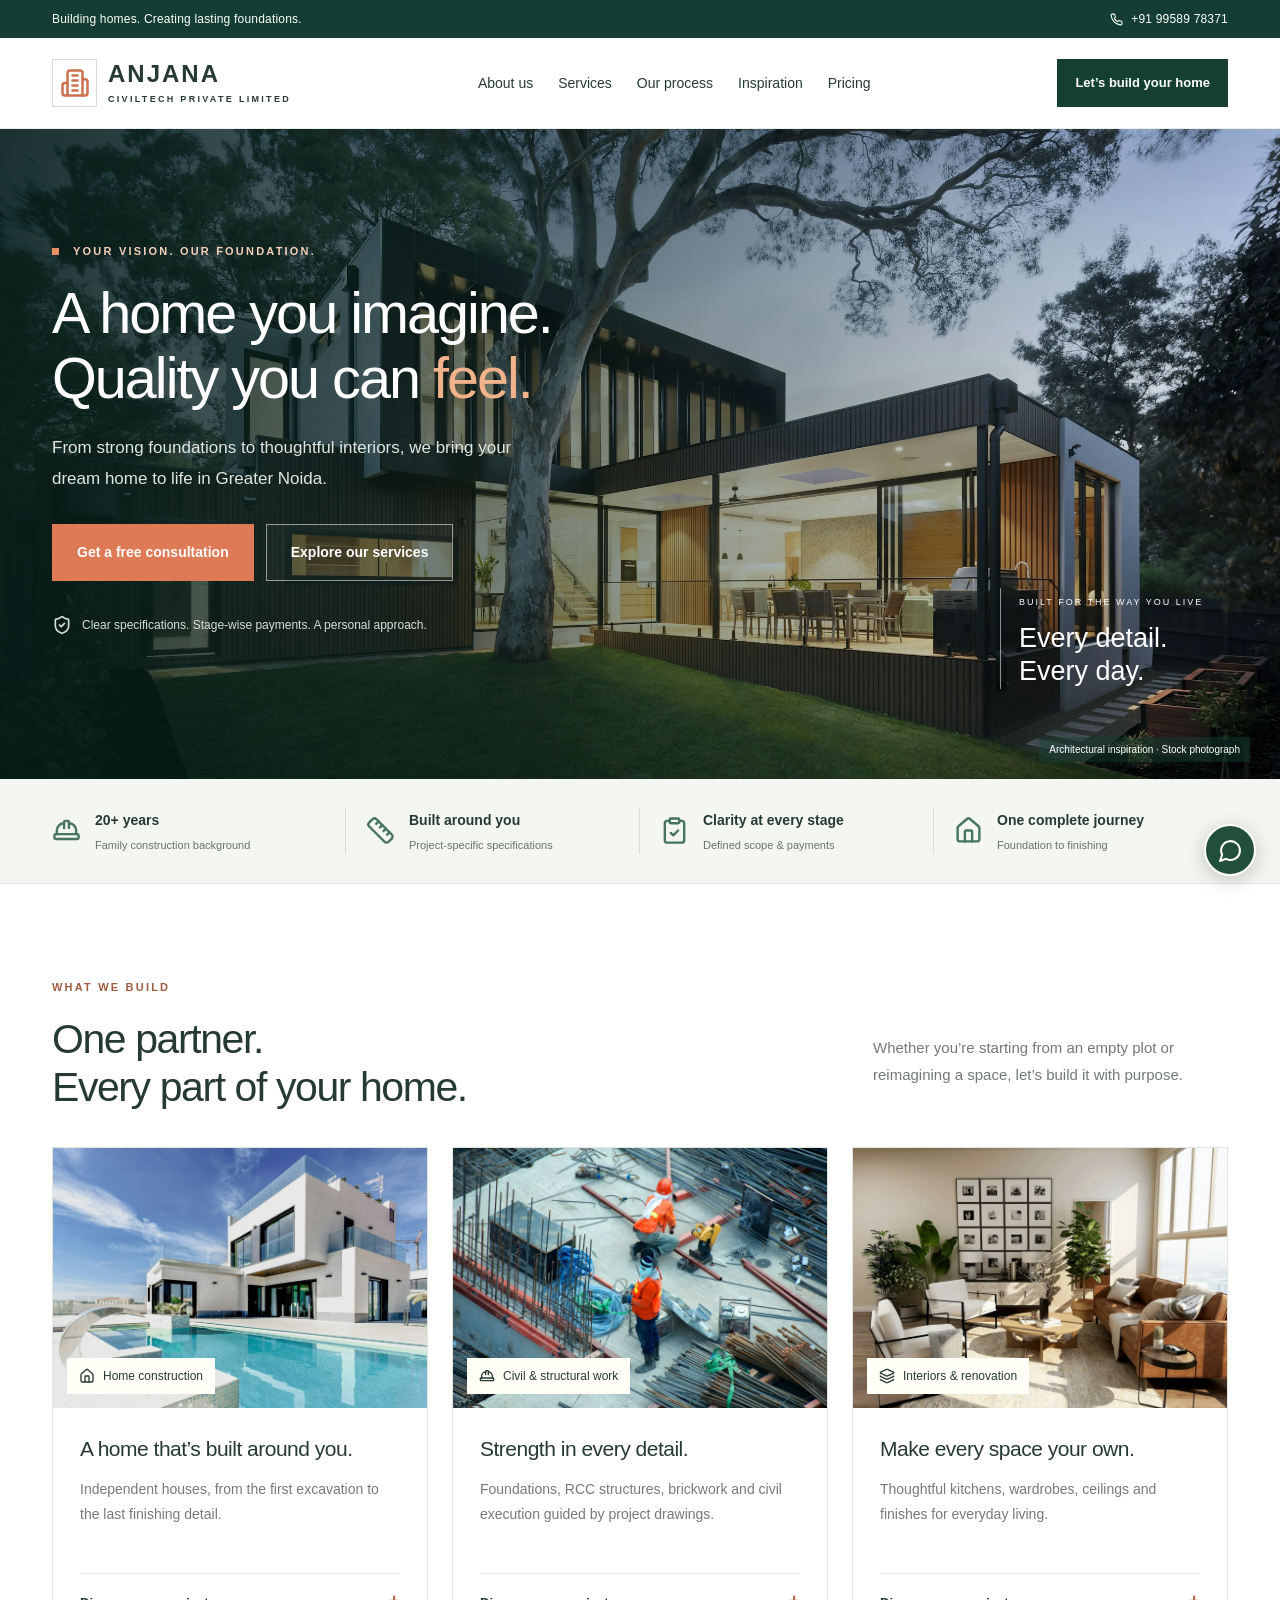
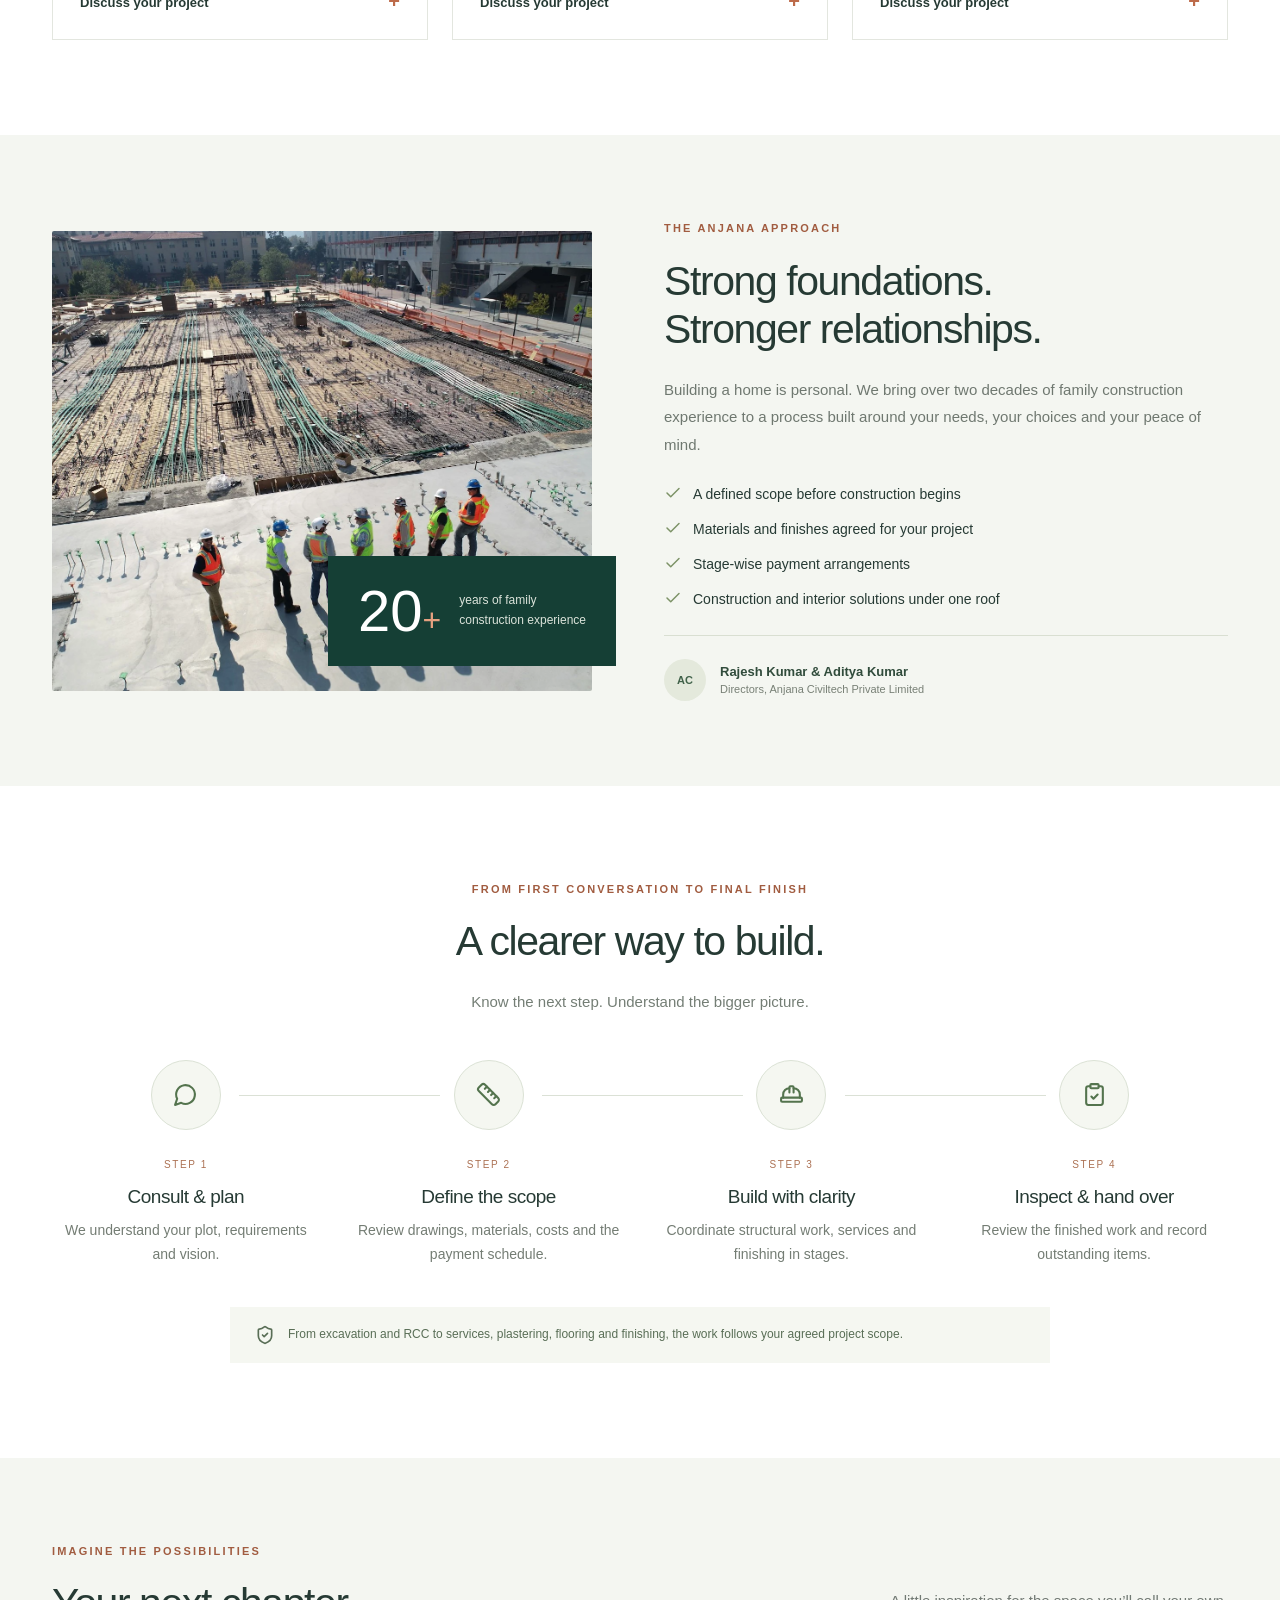
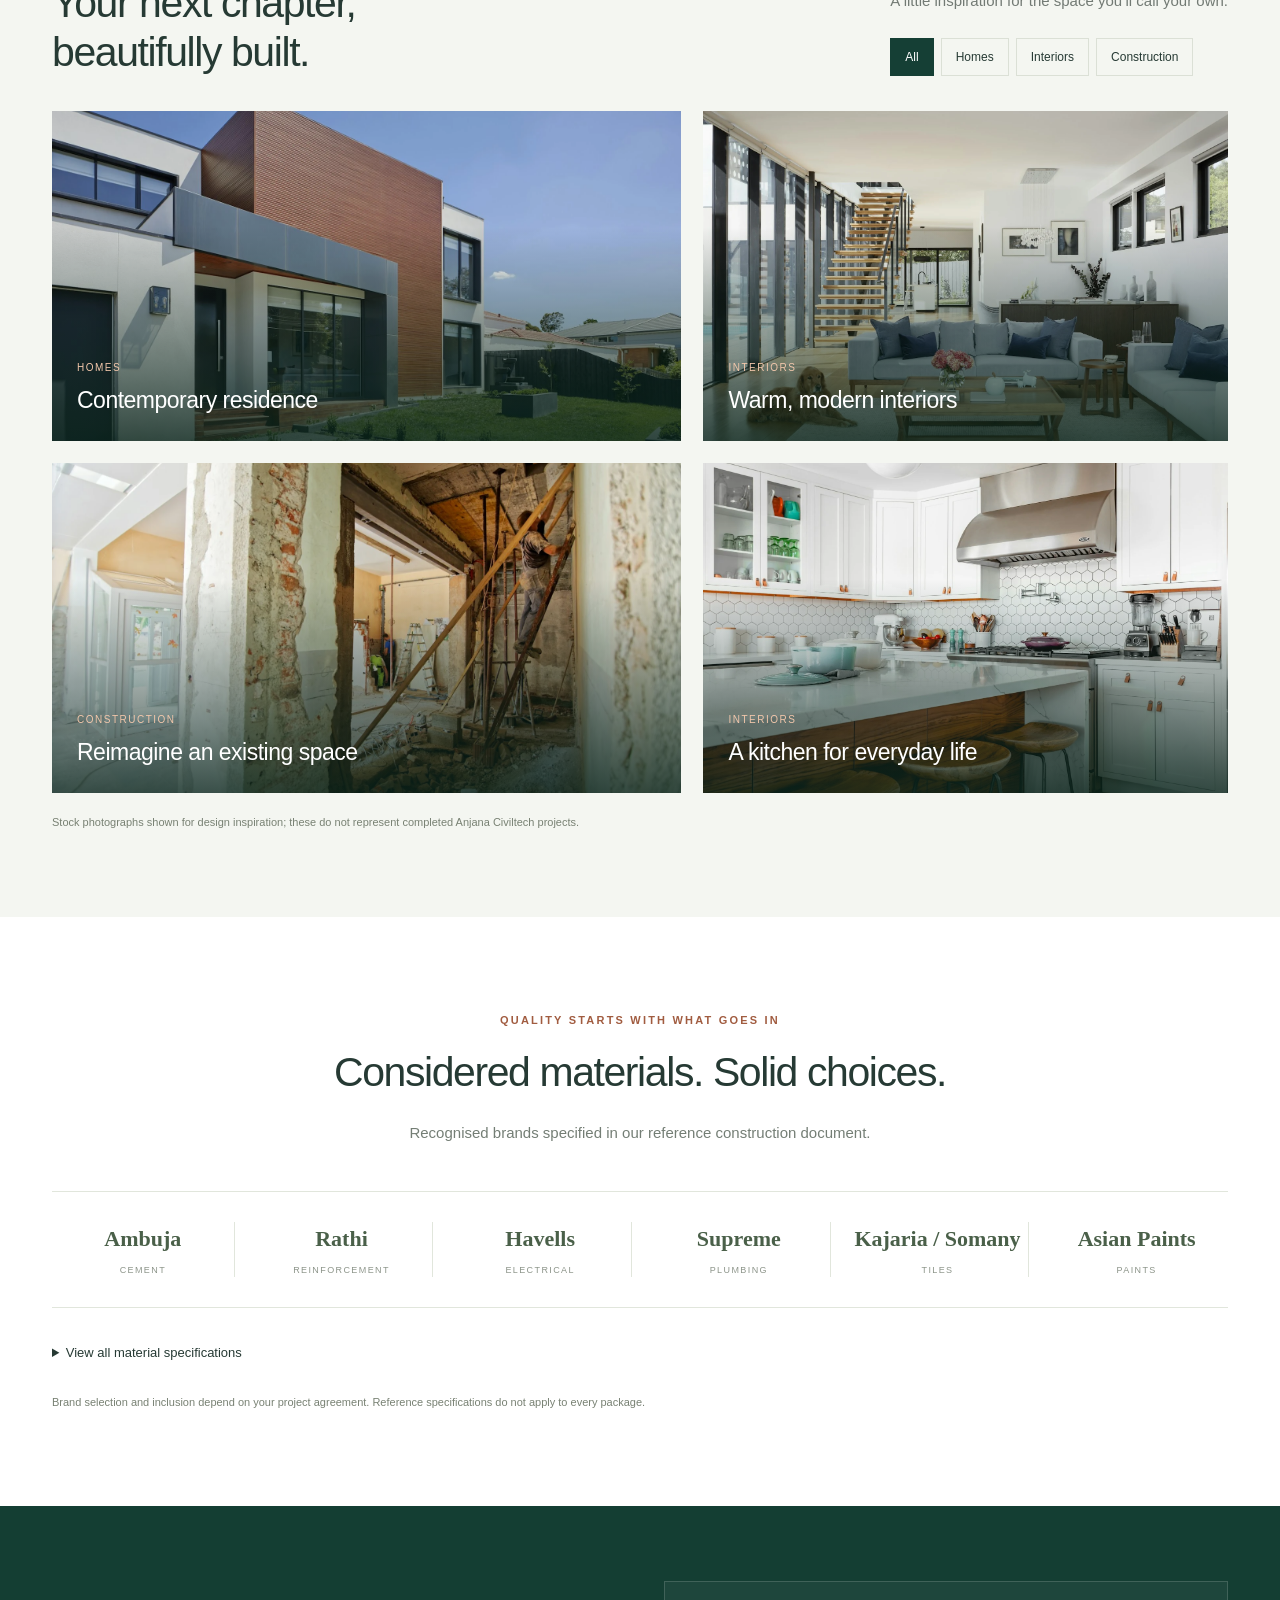
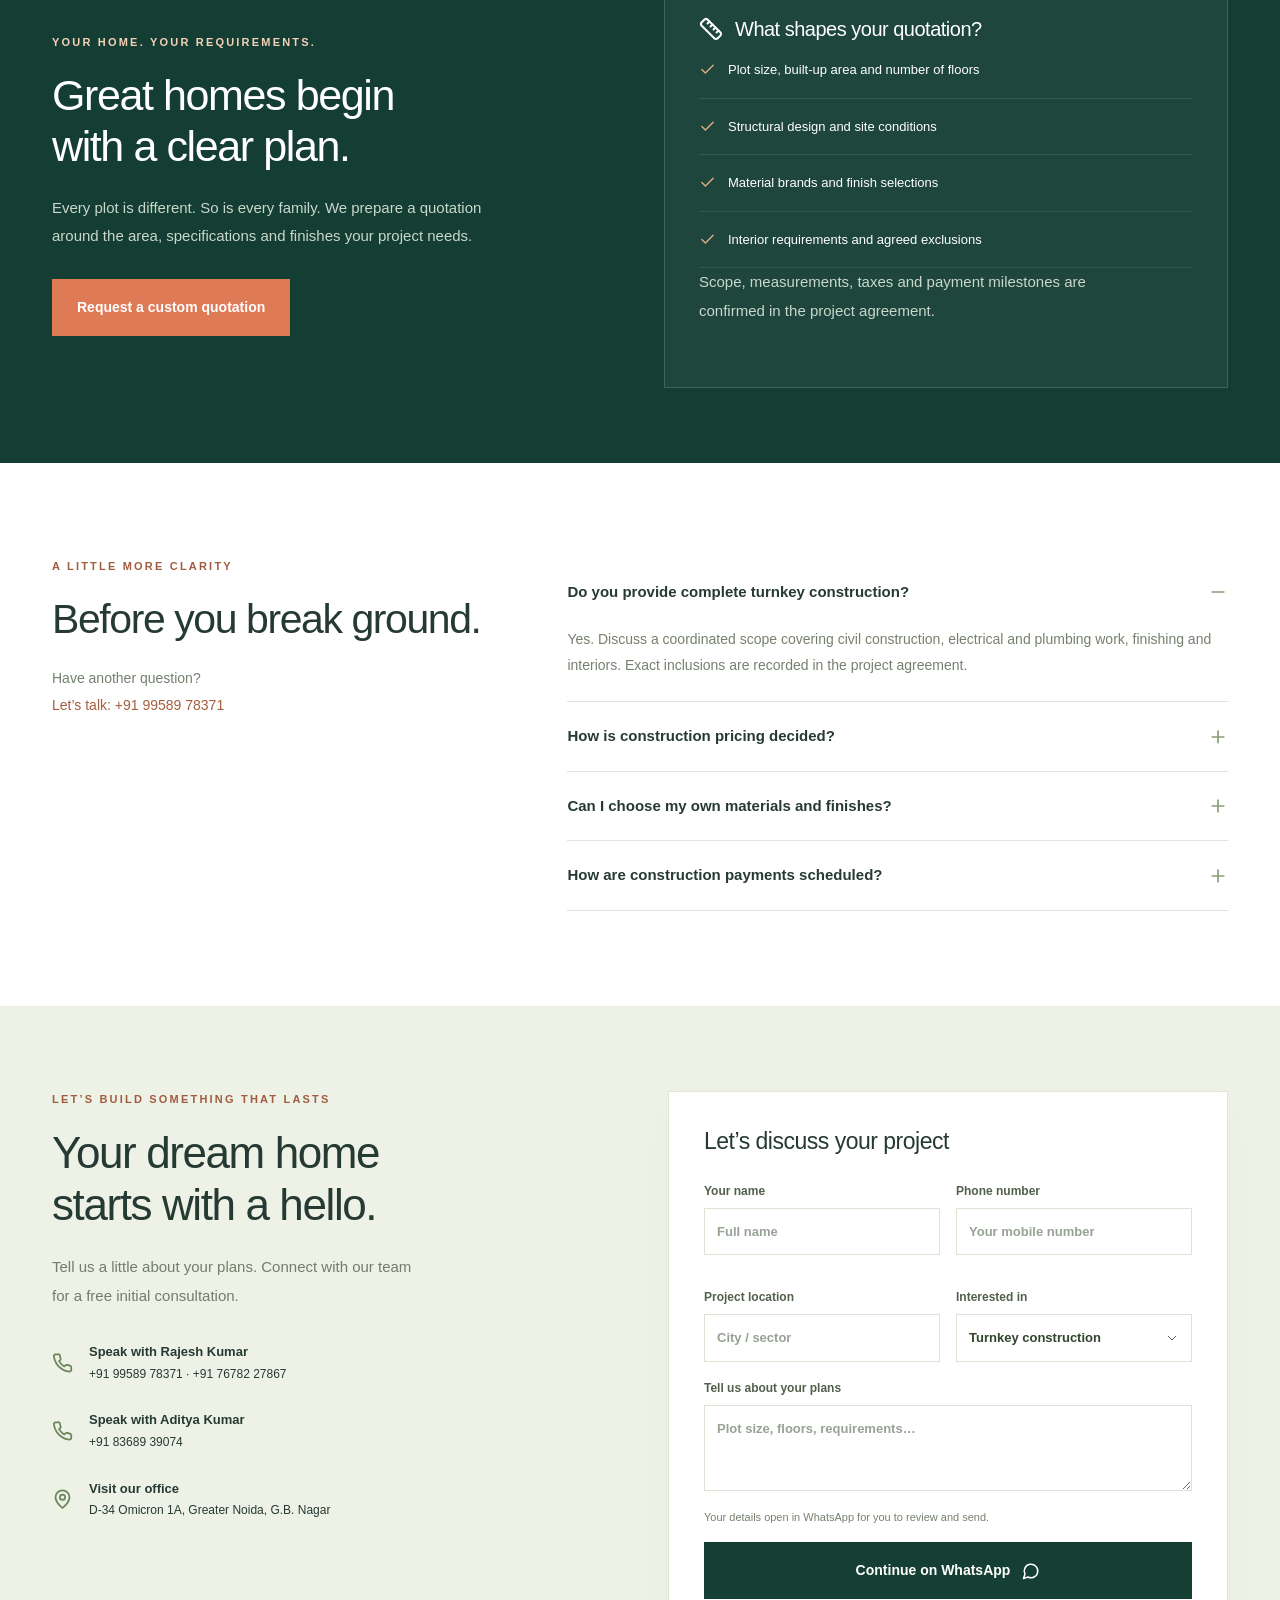
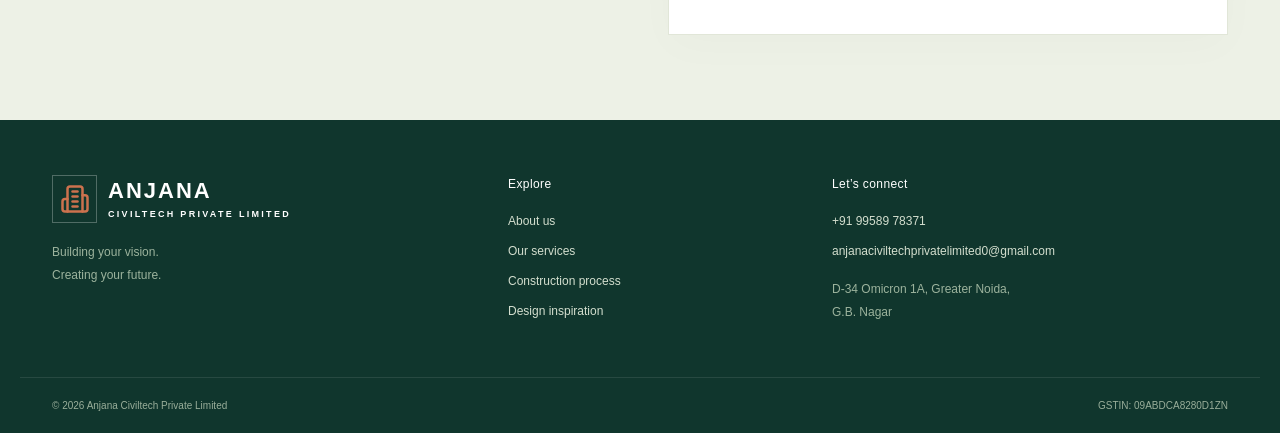
==== index.html @ 7f5c6ba7 "Add files via upload" ====
<!doctype html><html lang="en-IN"><head><meta charset="UTF-8"/><meta name="viewport" content="width=device-width, initial-scale=1.0"/><meta name="description" content="Anjana Civiltech: residential construction, civil engineering and interiors in Greater Noida. Explore our services and request a consultation."/><title>Anjana Civiltech | Build a home. Build a future.</title><meta name="theme-color" content="#153f35"/>  <script type="module" crossorigin src="/assets/index-Di4tLprA.js"></script>
  <link rel="stylesheet" crossorigin href="/assets/index-Bgp8Bojf.css">
</head><body><div id="root"></div></body></html>
---- assets/index-Bgp8Bojf.css ----
/*! tailwindcss v4.3.5 | MIT License | https://tailwindcss.com */@layer properties{@supports (((-webkit-hyphens:none)) and (not (margin-trim:block))) or ((-moz-orient:inline) and (not (color:rgb(from red r g b)))){*,:before,:after,::backdrop{--tw-rotate-x:initial;--tw-rotate-y:initial;--tw-rotate-z:initial;--tw-skew-x:initial;--tw-skew-y:initial;--tw-outline-style:solid;--tw-blur:initial;--tw-brightness:initial;--tw-contrast:initial;--tw-grayscale:initial;--tw-hue-rotate:initial;--tw-invert:initial;--tw-opacity:initial;--tw-saturate:initial;--tw-sepia:initial;--tw-drop-shadow:initial;--tw-drop-shadow-color:initial;--tw-drop-shadow-alpha:100%;--tw-drop-shadow-size:initial}}}@layer theme{:root,:host{--font-sans:-apple-system, BlinkMacSystemFont, "Segoe UI", Roboto, "Helvetica Neue", "Noto Sans", Arial, sans-serif, "Apple Color Emoji", "Segoe UI Emoji", "Segoe UI Symbol", "Noto Color Emoji";--font-mono:ui-monospace, SFMono-Regular, Menlo, Monaco, Consolas, "Liberation Mono", "Courier New", monospace;--spacing:.25rem;--default-transition-duration:.15s;--default-transition-timing-function:cubic-bezier(.4, 0, .2, 1);--default-font-family:var(--font-sans);--default-mono-font-family:var(--font-mono)}}@layer base{*,:after,:before,::backdrop{box-sizing:border-box;border:0 solid;margin:0;padding:0}::file-selector-button{box-sizing:border-box;border:0 solid;margin:0;padding:0}html,:host{-webkit-text-size-adjust:100%;-moz-tab-size:4;tab-size:4;line-height:1.5;font-family:var(--default-font-family,-apple-system, BlinkMacSystemFont, "Segoe UI", Roboto, "Helvetica Neue", "Noto Sans", Arial, sans-serif, "Apple Color Emoji", "Segoe UI Emoji", "Segoe UI Symbol", "Noto Color Emoji");font-feature-settings:var(--default-font-feature-settings,normal);font-variation-settings:var(--default-font-variation-settings,normal);-webkit-tap-highlight-color:transparent}hr{height:0;color:inherit;border-top-width:1px}abbr:where([title]){-webkit-text-decoration:underline dotted;text-decoration:underline dotted}h1,h2,h3,h4,h5,h6{font-size:inherit;font-weight:inherit}a{color:inherit;-webkit-text-decoration:inherit;text-decoration:inherit}b,strong{font-weight:bolder}code,kbd,samp,pre{font-family:var(--default-mono-font-family,ui-monospace, SFMono-Regular, Menlo, Monaco, Consolas, "Liberation Mono", "Courier New", monospace);font-feature-settings:var(--default-mono-font-feature-settings,normal);font-variation-settings:var(--default-mono-font-variation-settings,normal);font-size:1em}small{font-size:80%}sub,sup{vertical-align:baseline;font-size:75%;line-height:0;position:relative}sub{bottom:-.25em}sup{top:-.5em}table{text-indent:0;border-color:inherit;border-collapse:collapse}:-moz-focusring:where(:not(iframe)){outline:auto}progress{vertical-align:baseline}summary{display:list-item}ol,ul,menu{list-style:none}img,svg,video,canvas,audio,iframe,embed,object{vertical-align:middle;display:block}img,video{max-width:100%;height:auto}button,input,select,optgroup,textarea{font:inherit;font-feature-settings:inherit;font-variation-settings:inherit;letter-spacing:inherit;color:inherit;opacity:1;background-color:#0000;border-radius:0}::file-selector-button{font:inherit;font-feature-settings:inherit;font-variation-settings:inherit;letter-spacing:inherit;color:inherit;opacity:1;background-color:#0000;border-radius:0}:where(select:is([multiple],[size])) optgroup{font-weight:bolder}:where(select:is([multiple],[size])) optgroup option{padding-inline-start:20px}::file-selector-button{margin-inline-end:4px}::placeholder{opacity:1}@supports (not ((-webkit-appearance:-apple-pay-button))) or (contain-intrinsic-size:1px){::placeholder{color:currentColor}@supports (color:color-mix(in lab,red,red)){::placeholder{color:color-mix(in oklab,currentcolor 50%,transparent)}}}textarea{resize:vertical}::-webkit-search-decoration{-webkit-appearance:none}::-webkit-date-and-time-value{min-height:1lh;text-align:inherit}::-webkit-datetime-edit{display:inline-flex}::-webkit-datetime-edit-fields-wrapper{padding:0}::-webkit-datetime-edit{padding-block:0}::-webkit-datetime-edit-year-field{padding-block:0}::-webkit-datetime-edit-month-field{padding-block:0}::-webkit-datetime-edit-day-field{padding-block:0}::-webkit-datetime-edit-hour-field{padding-block:0}::-webkit-datetime-edit-minute-field{padding-block:0}::-webkit-datetime-edit-second-field{padding-block:0}::-webkit-datetime-edit-millisecond-field{padding-block:0}::-webkit-datetime-edit-meridiem-field{padding-block:0}::-webkit-calendar-picker-indicator{line-height:1}:-moz-ui-invalid{box-shadow:none}button,input:where([type=button],[type=reset],[type=submit]){-webkit-appearance:button;-moz-appearance:button;appearance:button}::file-selector-button{-webkit-appearance:button;-moz-appearance:button;appearance:button}::-webkit-inner-spin-button{height:auto}::-webkit-outer-spin-button{height:auto}[hidden]:where(:not([hidden=until-found])){display:none!important}}@layer components;@layer utilities{.visible{visibility:visible}.absolute{position:absolute}.fixed{position:fixed}.relative{position:relative}.static{position:static}.z-10{z-index:10}.block{display:block}.flex{display:flex}.grid{display:grid}.hidden{display:none}.inline{display:inline}.inline-block{display:inline-block}.table{display:table}.transform{transform:var(--tw-rotate-x, ) var(--tw-rotate-y, ) var(--tw-rotate-z, ) var(--tw-skew-x, ) var(--tw-skew-y, )}.resize{resize:both}.flex-wrap{flex-wrap:wrap}.items-center{align-items:center}.justify-between{justify-content:space-between}.gap-3{gap:calc(var(--spacing) * 3)}.gap-4{gap:calc(var(--spacing) * 4)}.gap-5{gap:calc(var(--spacing) * 5)}.gap-6{gap:calc(var(--spacing) * 6)}.gap-12{gap:calc(var(--spacing) * 12)}.gap-14{gap:calc(var(--spacing) * 14)}.outline{outline-style:var(--tw-outline-style);outline-width:1px}.blur{--tw-blur:blur(8px);filter:var(--tw-blur, ) var(--tw-brightness, ) var(--tw-contrast, ) var(--tw-grayscale, ) var(--tw-hue-rotate, ) var(--tw-invert, ) var(--tw-saturate, ) var(--tw-sepia, ) var(--tw-drop-shadow, )}.filter\!{filter:var(--tw-blur, ) var(--tw-brightness, ) var(--tw-contrast, ) var(--tw-grayscale, ) var(--tw-hue-rotate, ) var(--tw-invert, ) var(--tw-saturate, ) var(--tw-sepia, ) var(--tw-drop-shadow, )!important}.transition{transition-property:color,background-color,border-color,outline-color,text-decoration-color,fill,stroke,--tw-gradient-from,--tw-gradient-via,--tw-gradient-to,opacity,box-shadow,transform,translate,scale,rotate,filter,-webkit-backdrop-filter,backdrop-filter,display,content-visibility,overlay,pointer-events;transition-timing-function:var(--tw-ease,var(--default-transition-timing-function));transition-duration:var(--tw-duration,var(--default-transition-duration))}@media(min-width:40rem){.sm\:grid-cols-2{grid-template-columns:repeat(2,minmax(0,1fr))}}@media(min-width:48rem){.md\:grid-cols-3{grid-template-columns:repeat(3,minmax(0,1fr))}}@media(min-width:64rem){.lg\:grid-cols-2{grid-template-columns:repeat(2,minmax(0,1fr))}}}:root{color:#263a34;font-synthesis:none;scroll-behavior:smooth;background:#fff;scroll-padding-top:100px;font-family:Arial,Helvetica,sans-serif}*{box-sizing:border-box}body{margin:0}button,a,input,select,textarea{-webkit-tap-highlight-color:transparent}button,a{touch-action:manipulation}button{cursor:pointer}a{color:inherit;text-decoration:none}img{object-fit:cover;width:100%;height:100%}button,input,select,textarea{font:inherit}button:focus-visible,a:focus-visible{outline-offset:5px;outline:3px solid #e77e59}.shell{max-width:1240px;margin:auto;padding-left:32px;padding-right:32px}.topbar{color:#fff;letter-spacing:.2px;background:#143e33;padding:10px 0;font-size:12px}.topbar a{align-items:center;gap:8px;display:flex}header{z-index:50;background:#fff;border-bottom:1px solid #eceeea;position:sticky;top:0}header>.shell{height:90px}.brand{letter-spacing:2px;align-items:center;gap:11px;font-size:24px;font-weight:800;line-height:1.1;display:flex}.logo{color:#cc724e;border:1px solid #d6dcd5;place-items:center;width:45px;height:48px;display:grid}.brand-sub{letter-spacing:2.3px;margin-top:7px;font-size:9px;display:block}.desktop-nav{gap:25px;font-size:14px;display:flex}.desktop-nav a:hover{color:#c66443}.btn{color:#fff;background:#163f34;border:1px solid #0000;justify-content:center;align-items:center;gap:12px;padding:17px 24px;font-size:14px;font-weight:600;transition:background .2s;display:inline-flex}.btn:hover{background:#245e4e}.btn.small{padding:13px 17px;font-size:13px}.btn.coral{background:#df7a56}.btn.coral:hover{background:#c96542}.btn.glass{background:#ffffff08;border-color:#fff8}.mobile-menu,.mobile-nav{display:none}.hero{color:#fff;align-items:center;min-height:650px;display:flex;position:relative;overflow:hidden}.hero-image{background:url(/assets/hero-home.webp) 50% 56%/cover;position:absolute;top:0;right:0;bottom:0;left:0}.hero-shade{background:linear-gradient(90deg,#071f19e0,#071f1978 48%,#071f1908);position:absolute;top:0;right:0;bottom:0;left:0}.hero>.shell{width:100%;padding-top:65px;padding-bottom:95px}.hero-copy{max-width:720px}.eyebrow{letter-spacing:2.2px;color:#a15c40;margin-bottom:20px;font-size:11px;font-weight:700;display:block}.eyebrow.light{color:#f6d0b9}.eyebrow span{background:#e99067;width:7px;height:7px;margin-right:9px;display:inline-block}.hero h1{letter-spacing:-2px;margin:22px 0;font-size:clamp(42px,4.5vw,64px);font-weight:500;line-height:1.12}.hero h1 em{color:#f2b38c;font-style:normal}.hero-copy>p{color:#e1e6e1;max-width:475px;margin:23px 0 30px;font-size:17px;line-height:1.8}.hero-proof{color:#d7dfd9;align-items:center;gap:10px;margin-top:34px;font-size:12px;display:flex}.hero-caption{color:#fff;background:#143e3377;padding:5px 10px;font-size:10px;position:absolute;bottom:17px;right:30px}.hero-label{border-left:1px solid #fff8;padding-left:18px;position:absolute;bottom:90px;right:6%}.hero-label>span{letter-spacing:2px;font-size:9px}.hero-label strong{margin-top:10px;font-size:27px;font-weight:400;line-height:1.25;display:block}.trust-strip{background:#f4f6f1;border-bottom:1px solid #e3e8df}.trust-grid{grid-template-columns:repeat(4,1fr);padding-top:29px;padding-bottom:29px;display:grid}.trust-item{border-right:1px solid #d9dfd5;align-items:center;gap:14px;padding:0 20px;display:flex}.trust-item:first-child{padding-left:0}.trust-item:last-child{border:0}.trust-item>svg{color:#47755d;flex-shrink:0}.trust-item strong{font-size:14px}.trust-item p{color:#69736b;margin-top:5px;font-size:11px}.section{padding-top:95px;padding-bottom:95px}h2{letter-spacing:-1.4px;margin:0 0 22px;font-size:clamp(30px,3.2vw,43px);font-weight:500;line-height:1.18}h3{letter-spacing:-.5px;font-size:21px;font-weight:500;line-height:1.3}.section-heading{justify-content:space-between;align-items:end;gap:40px;margin-bottom:35px;display:flex}.section-heading>p,.section-heading>div>p{color:#727a74;max-width:355px;margin-bottom:24px;font-size:15px;line-height:1.8}.section-heading h2{margin-bottom:0}.service-card{border:1px solid #e3e6df}.service-image{height:260px;position:relative;overflow:hidden}.service-image img{transition:transform .6s}.service-card:hover img{transform:scale(1.04)}.image-tag{background:#fffef7;align-items:center;gap:8px;padding:9px 12px;font-size:12px;display:flex;position:absolute;bottom:14px;left:14px}.service-body{padding:27px}.service-body p{color:#747c75;min-height:76px;margin:15px 0 20px;font-size:14px;line-height:1.8}.service-body a{border-top:1px solid #e6e9e0;justify-content:space-between;padding-top:19px;font-size:13px;font-weight:600;display:flex}.link-plus{color:#bd6b4a;font-size:20px;line-height:16px}.about-section{background:#f4f6f1;padding:85px 0}.about-visual{height:460px;padding-right:24px;position:relative}.about-visual>img{border-radius:2px}.experience{color:#fff;background:#153f35;align-items:center;gap:18px;padding:26px 30px;display:flex;position:absolute;bottom:25px;right:0}.experience strong{font-size:58px;font-weight:400;line-height:1}.experience strong span{color:#e5a180;font-size:32px}.experience p{color:#dbe3da;font-size:12px;line-height:1.6}.body-copy{color:#6f7870;font-size:15px;line-height:1.85}.check-list{margin:25px 0}.check-list>div{gap:11px;margin:14px 0;font-size:14px;display:flex}.check-list svg{color:#7d9367;flex-shrink:0}.directors{color:#788076;border-top:1px solid #d9dfd2;align-items:center;gap:14px;padding-top:23px;font-size:11px;display:flex}.directors strong{color:#314c3c;font-size:13px}.mini-mark{color:#41624a;background:#e4e9dc;border-radius:50%;place-items:center;width:42px;height:42px;font-weight:700;display:grid}.center-heading{text-align:center;max-width:650px;margin:0 auto 45px}.center-heading p{color:#747e75;font-size:15px;line-height:1.8}.process-grid{grid-template-columns:repeat(4,1fr);gap:35px;display:grid}.process-step{text-align:center;position:relative}.process-step:not(:last-child):after{content:"";background:#dbe1d6;width:75%;height:1px;position:absolute;top:35px;left:70%}.step-icon{color:#54744e;background:#f5f7f1;border:1px solid #dbe2d5;border-radius:50%;place-items:center;width:70px;height:70px;margin:auto auto 21px;display:grid}.step-count{letter-spacing:1.6px;color:#ac7254;font-size:10px}.process-step h3{margin:10px 0;font-size:19px}.process-step p{color:#747d74;font-size:14px;line-height:1.7}.process-note{color:#596e56;background:#f5f7f1;align-items:center;gap:13px;max-width:820px;margin:40px auto 0;padding:18px 25px;font-size:12px;line-height:1.6;display:flex}.process-note svg{flex-shrink:0}.inspiration-section{background:#f4f6f1;padding:85px 0}.tabs{flex-wrap:wrap;gap:7px;display:flex}.tabs button{background:0 0;border:1px solid #dbe0d6;padding:9px 14px;font-size:12px}.tabs button.active{color:#fff;background:#153f35;border-color:#153f35}.gallery{grid-template-columns:1.2fr 1fr;gap:22px;display:grid}.gallery figure{height:330px;position:relative;overflow:hidden}.gallery figure:after{content:"";background:linear-gradient(#0000,#0a251ccc);position:absolute;top:35%;right:0;bottom:0;left:0}.gallery figure img{transition:transform .6s}.gallery figure:hover img{transform:scale(1.03)}.gallery figcaption{z-index:1;color:#fff;position:absolute;bottom:25px;left:25px}.gallery figcaption span{letter-spacing:1.5px;text-transform:uppercase;color:#f2c7ab;font-size:10px}.gallery h3{margin-top:8px;font-size:23px}.image-disclaimer{color:#788173;margin-top:20px;font-size:11px;line-height:1.7}.brand-grid{border-top:1px solid #e1e6dc;border-bottom:1px solid #e1e6dc;grid-template-columns:repeat(6,1fr);gap:16px;padding:30px 0;display:grid}.brand-grid>div{text-align:center;border-right:1px solid #e1e6dc}.brand-grid>div:last-child{border:0}.brand-grid strong{color:#4a6049;font-family:Georgia,serif;font-size:22px;font-weight:700;display:block}.brand-grid span{letter-spacing:1.4px;color:#8c9489;margin-top:9px;font-size:9px;display:block}.materials details{margin-top:25px;font-size:13px}.materials summary{cursor:pointer;padding:10px 0}.material-details{grid-template-columns:repeat(3,1fr);gap:20px;margin-top:15px;display:grid}.material-details p{background:#f4f6f1;flex-direction:column;gap:7px;padding:18px;display:flex}.pricing-section{color:#fff;background:#143e33;padding:75px 0}.pricing-section h2{font-size:43px}.pricing-section .shell>div>p{color:#cad7cb;max-width:440px;margin:0 0 28px;font-size:15px;line-height:1.9}.scope-card{background:#ffffff0b;border:1px solid #ffffff26;padding:34px}.scope-card h3{font-size:20px}.scope-row{border-bottom:1px solid #ffffff1a;align-items:center;gap:12px;padding:18px 0;font-size:13px;display:flex}.scope-row svg{color:#deac82;flex-shrink:0}.scope-card>p{color:#b9ccb9;margin-top:20px;font-size:11px;line-height:1.8}.faq-section{grid-template-columns:.8fr 1.2fr;gap:75px;display:grid}.faq-section>div>p{color:#748070;font-size:14px;line-height:1.9}.faq-section a{color:#a55e3d}.faq{border-bottom:1px solid #dfe5d8}.faq button{text-align:left;justify-content:space-between;align-items:center;gap:20px;width:100%;padding:23px 0;font-size:15px;font-weight:600;display:flex}.faq svg{color:#8a9c76;flex-shrink:0}.faq>p{color:#75806f;padding-bottom:23px;font-size:14px;line-height:1.85}.contact-section{background:#edf1e6;padding:85px 0}.contact-section h2{font-size:44px}.contact-section .shell>div>p{color:#727d6c;max-width:380px;font-size:15px;line-height:1.9}.contact-lines{margin-top:30px}.contact-lines>a{align-items:center;gap:16px;margin-top:23px;font-size:12px;line-height:1.8;display:flex}.contact-lines svg{color:#6b845a;flex-shrink:0;width:21px}.contact-lines strong{font-size:13px}.contact-section form{background:#fff;border:1px solid #e1e6d8;padding:35px;box-shadow:0 12px 40px #30492d05}.contact-section form h3{margin-bottom:25px;font-size:23px}label{color:#53604c;font-size:12px;font-weight:600;display:block}input,select,textarea{color:#31452d;background:#fff;border:1px solid #dce2d4;border-radius:0;width:100%;margin:8px 0 17px;padding:13px 12px;font-size:13px;display:block}input:focus,select:focus,textarea:focus{outline-offset:1px;outline:2px solid #6b8c5f}textarea{resize:vertical}select{-webkit-appearance:none;-moz-appearance:none;appearance:none;background-image:url("data:image/svg+xml,%3Csvg xmlns='http://www.w3.org/2000/svg' width='18' height='18'%3E%3Cpath d='m5 7 4 4 4-4' fill='none' stroke='%2353654c'/%3E%3C/svg%3E");background-position:right 10px center;background-repeat:no-repeat;padding-right:30px}.form-note,.form-status{color:#77816d;margin:0 0 15px;font-size:11px;line-height:1.7}.form-status{color:#1b643f;margin-top:15px}.contact-section form .btn{width:100%}footer{color:#d3dece;background:#10362d;padding:55px 0 0}.footer-grid{grid-template-columns:1.2fr .8fr 1.2fr;gap:60px;display:grid}footer .brand{color:#fff;font-size:22px}footer .logo{border-color:#fff4}footer p{color:#9cb39d;margin-top:18px;font-size:12px;line-height:1.9}footer h4{color:#fff;letter-spacing:.4px;margin:0 0 19px;font-size:12px}footer .footer-grid>div>a:not(.brand){margin:12px 0;font-size:12px;display:block}.email{overflow-wrap:anywhere}.footer-bottom{color:#99ae9a;border-top:1px solid #ffffff18;justify-content:space-between;gap:20px;margin-top:45px;padding-top:20px;padding-bottom:20px;font-size:10px;display:flex}.floating-wa{z-index:40;color:#fff;background:#214f3c;border:2px solid #fff;border-radius:50%;place-items:center;width:52px;height:52px;display:grid;position:fixed;bottom:24px;right:24px;box-shadow:0 4px 20px #0003}@media(min-width:1500px){.hero{min-height:710px}}@media(max-width:1100px){.desktop-nav{gap:15px;font-size:12px}.desktop-cta{display:none}.trust-item{padding:0 12px}.trust-item strong{font-size:12px}.hero-label{display:none}.brand-grid{grid-template-columns:repeat(3,1fr);row-gap:25px}.brand-grid>div:nth-child(3){border:0}}@media(max-width:767px){.shell{padding-left:22px;padding-right:22px}.topbar{font-size:10px}.topbar .shell>span{max-width:180px}.desktop-nav{display:none}.mobile-menu{display:block}header>.shell{height:76px}.brand{font-size:21px}.brand-sub{font-size:8px}.mobile-nav{border-top:1px solid #eee;flex-direction:column;gap:18px;padding:15px 25px;font-size:14px;display:flex}.hero{min-height:610px}.hero>.shell{padding-top:50px;padding-bottom:65px}.hero h1{letter-spacing:-1.6px;font-size:43px}.hero-copy>p{max-width:350px;font-size:15px}.hero-shade{background:linear-gradient(90deg,#0b2d23e8,#0b2d2370)}.hero-image{background-position:60%}.hero-proof{max-width:330px;font-size:10px;line-height:1.7}.hero-caption{font-size:8px;right:15px}.trust-grid{grid-template-columns:1fr 1fr;gap:24px 10px;padding-top:25px;padding-bottom:25px}.trust-item{border:0;gap:10px;padding:0!important}.trust-item svg{width:23px}.trust-item strong{font-size:12px}.trust-item p{font-size:9px}.section{padding-top:65px;padding-bottom:65px}.section-heading{display:block}.section-heading>p,.section-heading>div>p{max-width:100%;margin-top:20px}.service-image{height:280px}.service-body p{min-height:auto}.about-section,.inspiration-section,.contact-section{padding:65px 0}.about-visual{height:370px}.experience{padding:20px}.process-grid{grid-template-columns:1fr 1fr;gap:32px 22px}.process-step:after{display:none}.process-step h3{font-size:17px}.process-step p{font-size:12px}.gallery{grid-template-columns:1fr}.gallery figure{height:300px}.tabs{margin:20px 0 0}.brand-grid strong{font-size:18px}.brand-grid span{font-size:8px}.material-details{grid-template-columns:1fr 1fr}.pricing-section h2,.contact-section h2{font-size:36px}.scope-card{padding:25px}.faq-section{grid-template-columns:1fr;gap:25px}.contact-section form{padding:25px}.footer-grid{grid-template-columns:1fr 1fr;gap:30px}.footer-grid>div:first-child{grid-column:1/-1}.footer-bottom{flex-direction:column;gap:8px;font-size:9px}.floating-wa{width:46px;height:46px;bottom:15px;right:15px}}@media(prefers-reduced-motion:reduce){:root{scroll-behavior:auto}*{transition:none!important}}@property --tw-rotate-x{syntax:"*";inherits:false}@property --tw-rotate-y{syntax:"*";inherits:false}@property --tw-rotate-z{syntax:"*";inherits:false}@property --tw-skew-x{syntax:"*";inherits:false}@property --tw-skew-y{syntax:"*";inherits:false}@property --tw-outline-style{syntax:"*";inherits:false;initial-value:solid}@property --tw-blur{syntax:"*";inherits:false}@property --tw-brightness{syntax:"*";inherits:false}@property --tw-contrast{syntax:"*";inherits:false}@property --tw-grayscale{syntax:"*";inherits:false}@property --tw-hue-rotate{syntax:"*";inherits:false}@property --tw-invert{syntax:"*";inherits:false}@property --tw-opacity{syntax:"*";inherits:false}@property --tw-saturate{syntax:"*";inherits:false}@property --tw-sepia{syntax:"*";inherits:false}@property --tw-drop-shadow{syntax:"*";inherits:false}@property --tw-drop-shadow-color{syntax:"*";inherits:false}@property --tw-drop-shadow-alpha{syntax:"<percentage>";inherits:false;initial-value:100%}@property --tw-drop-shadow-size{syntax:"*";inherits:false}
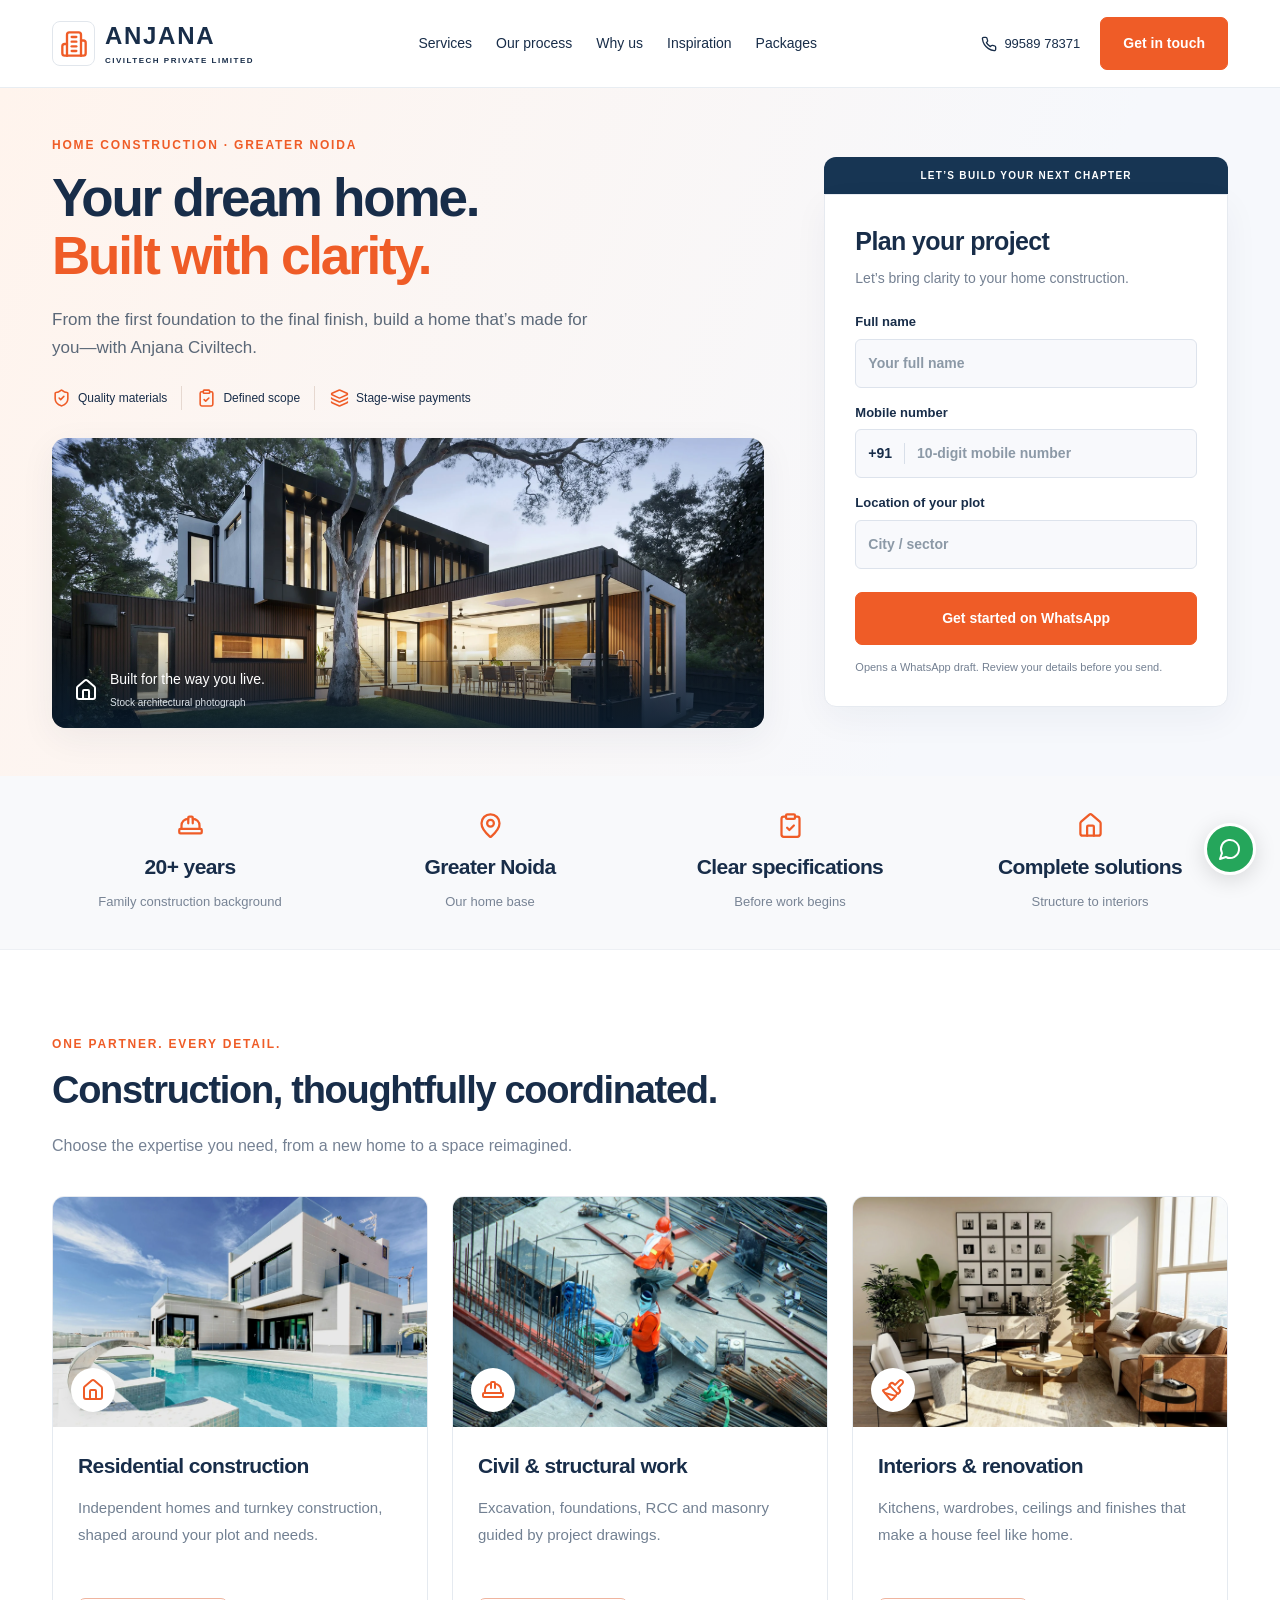
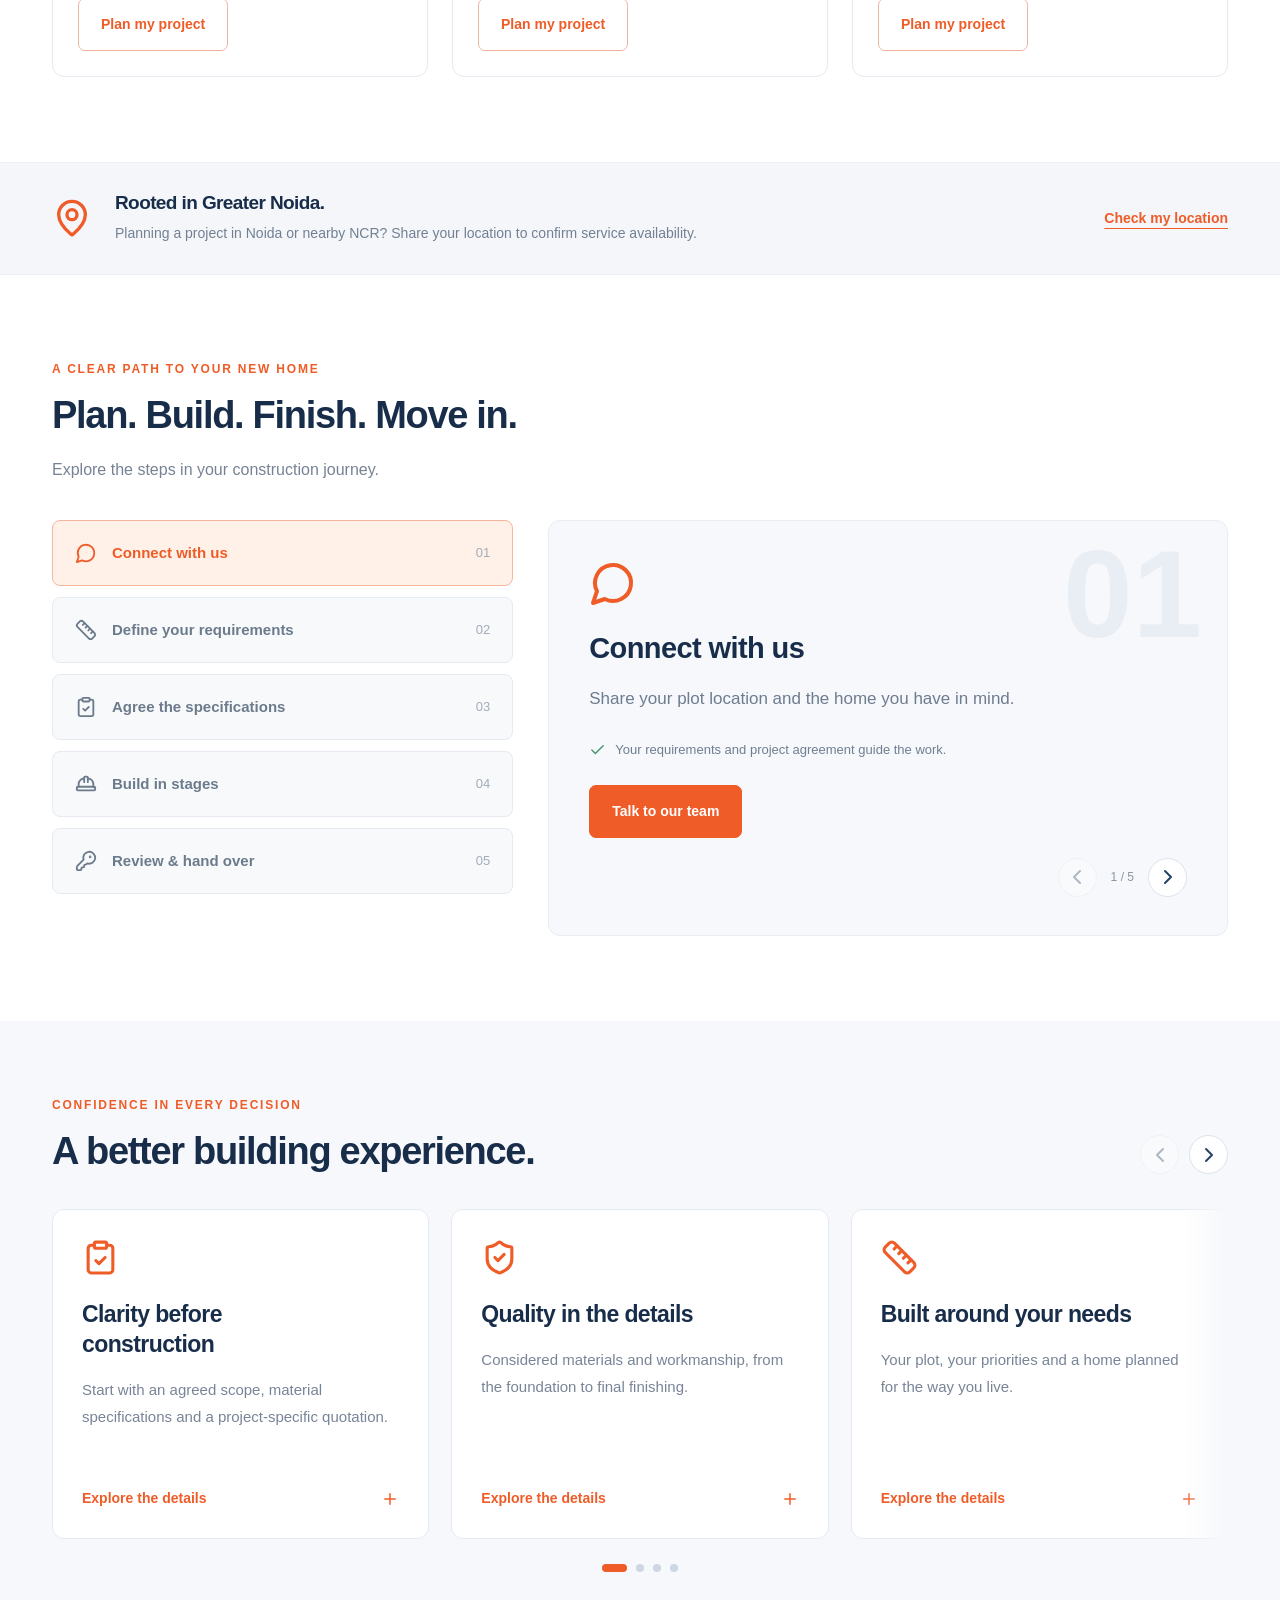
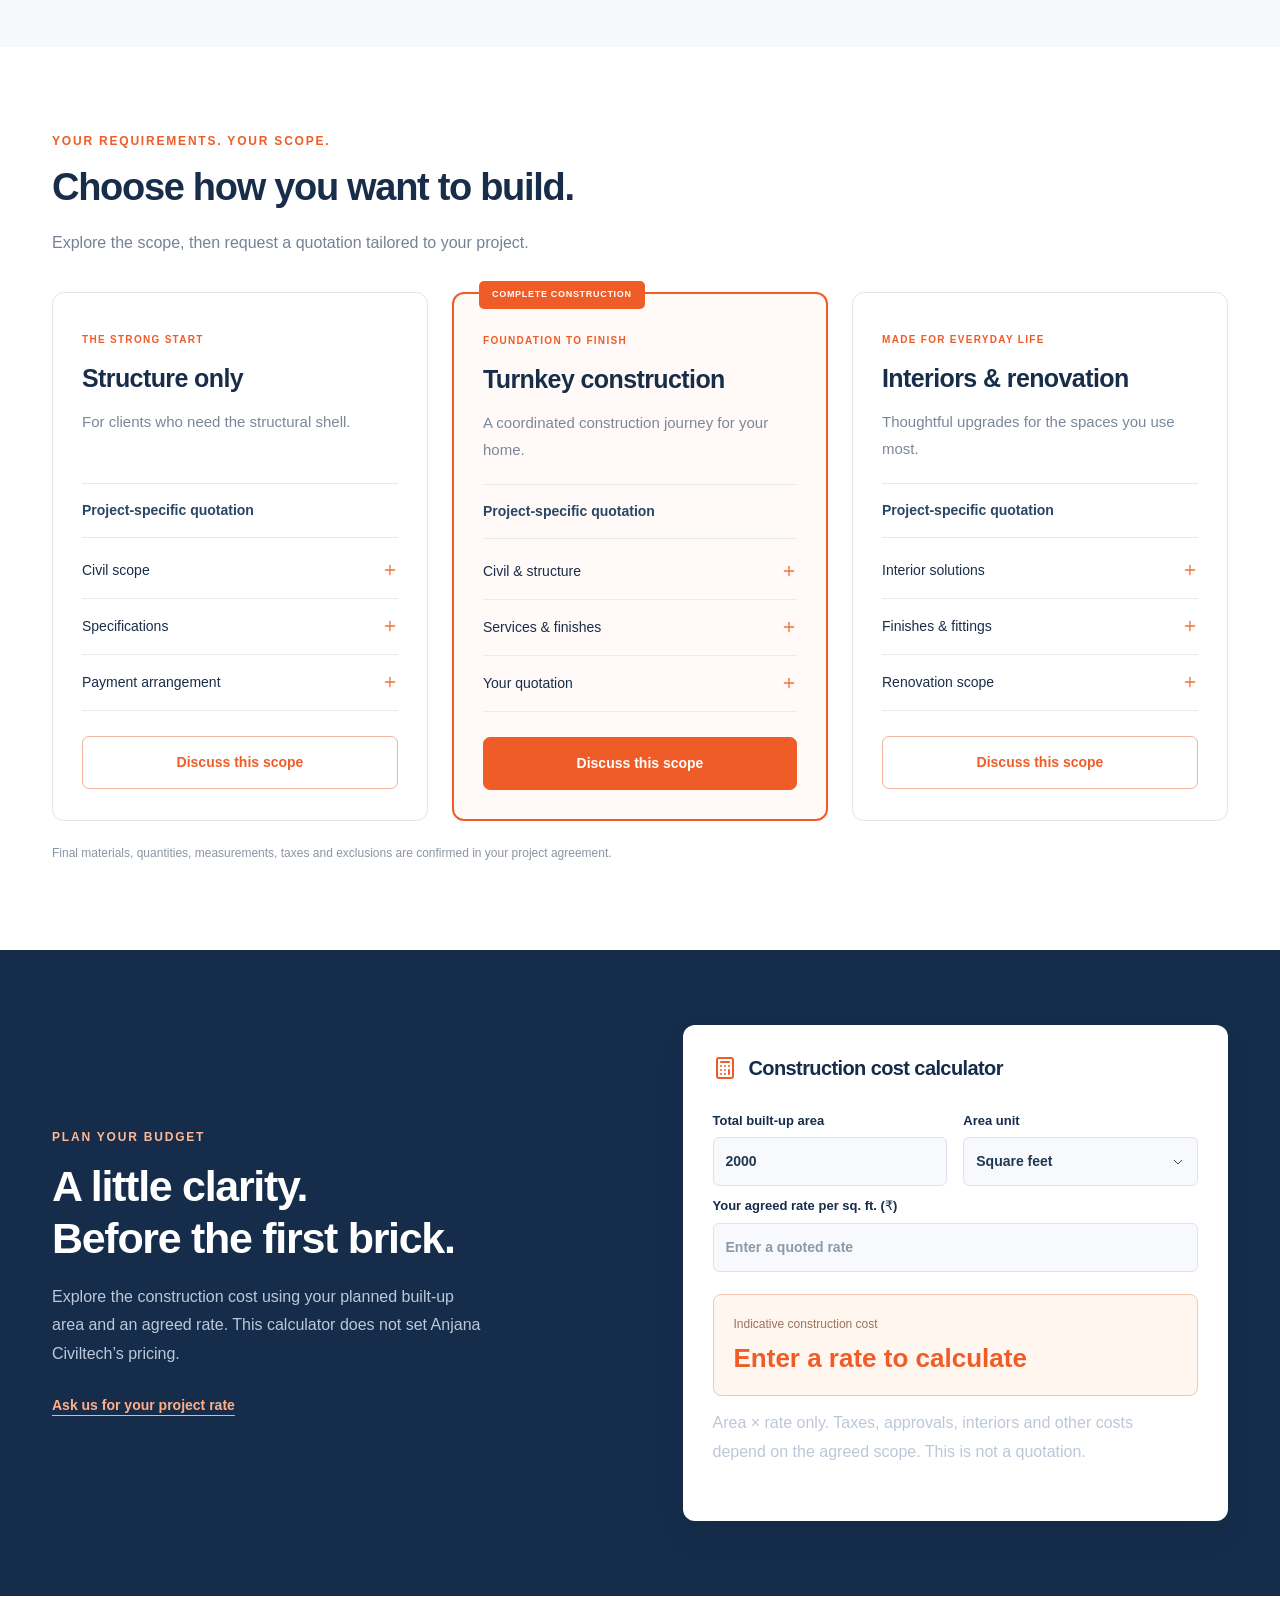
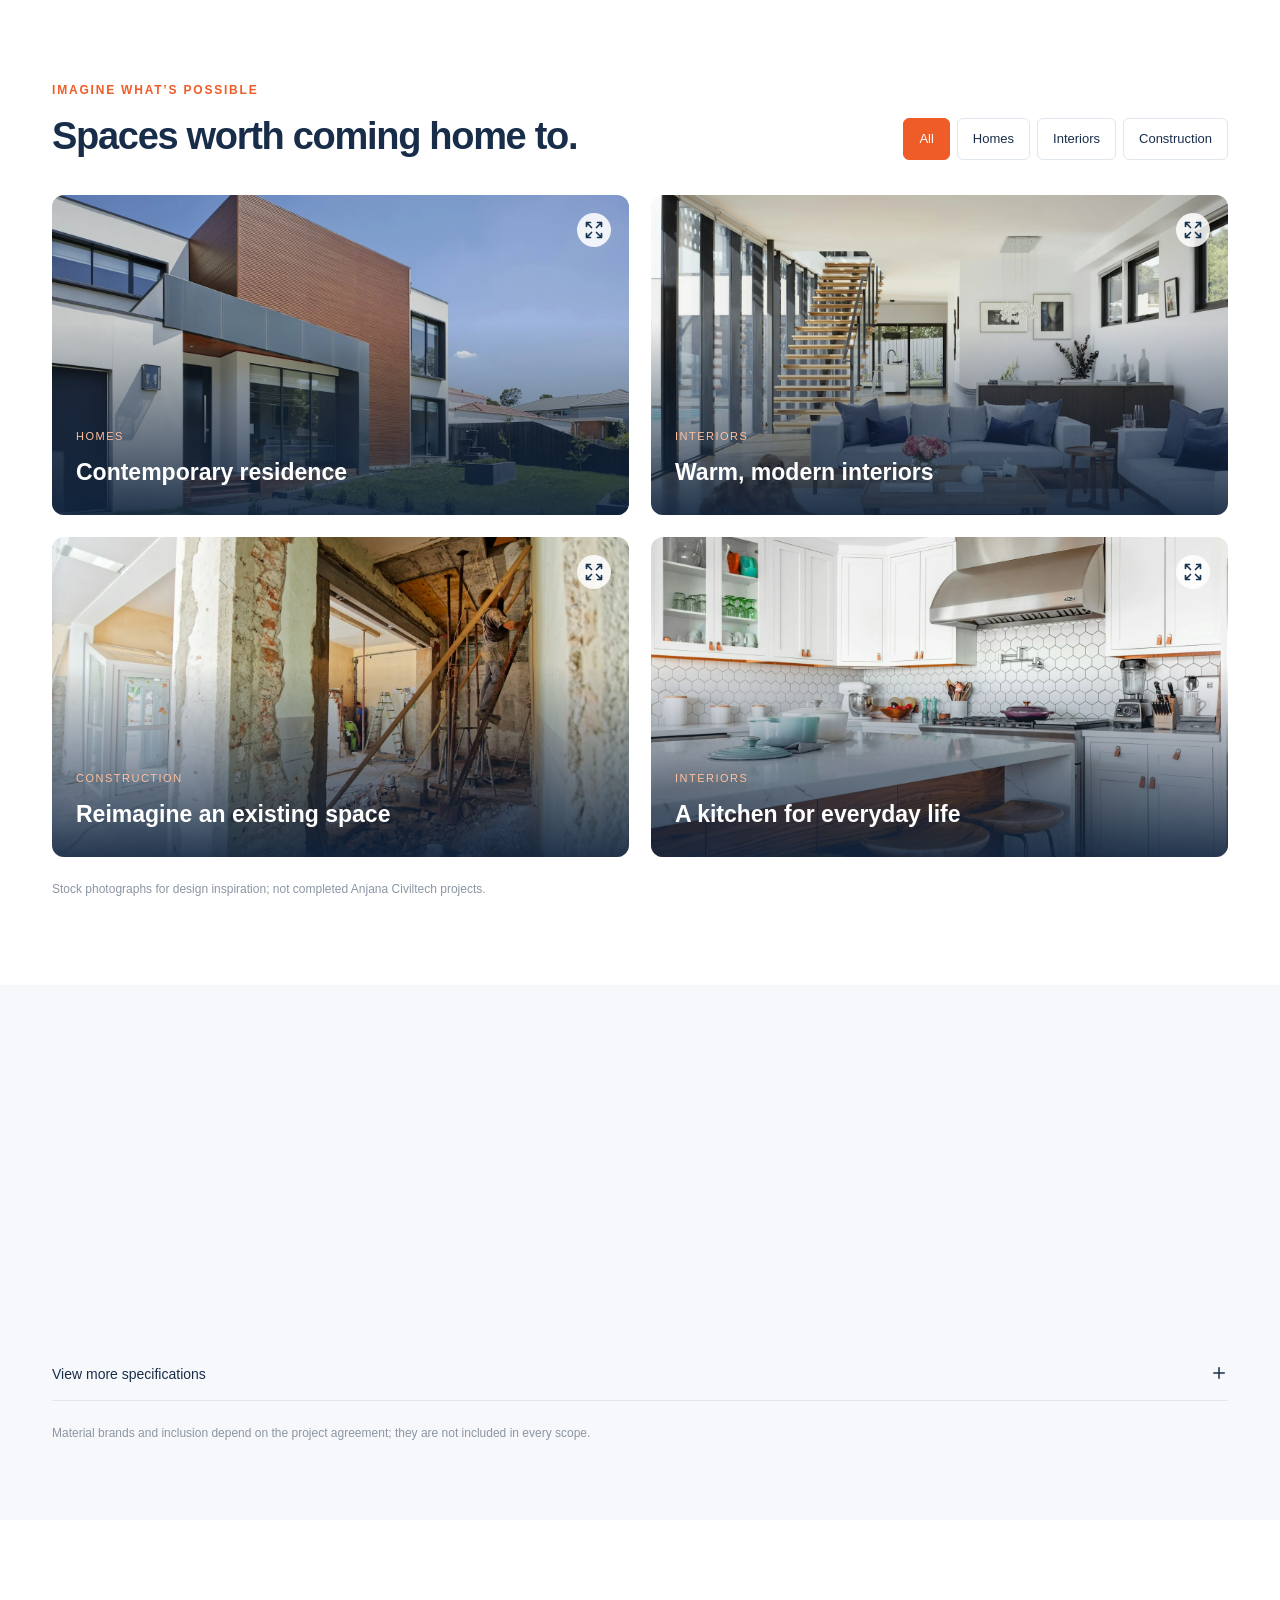
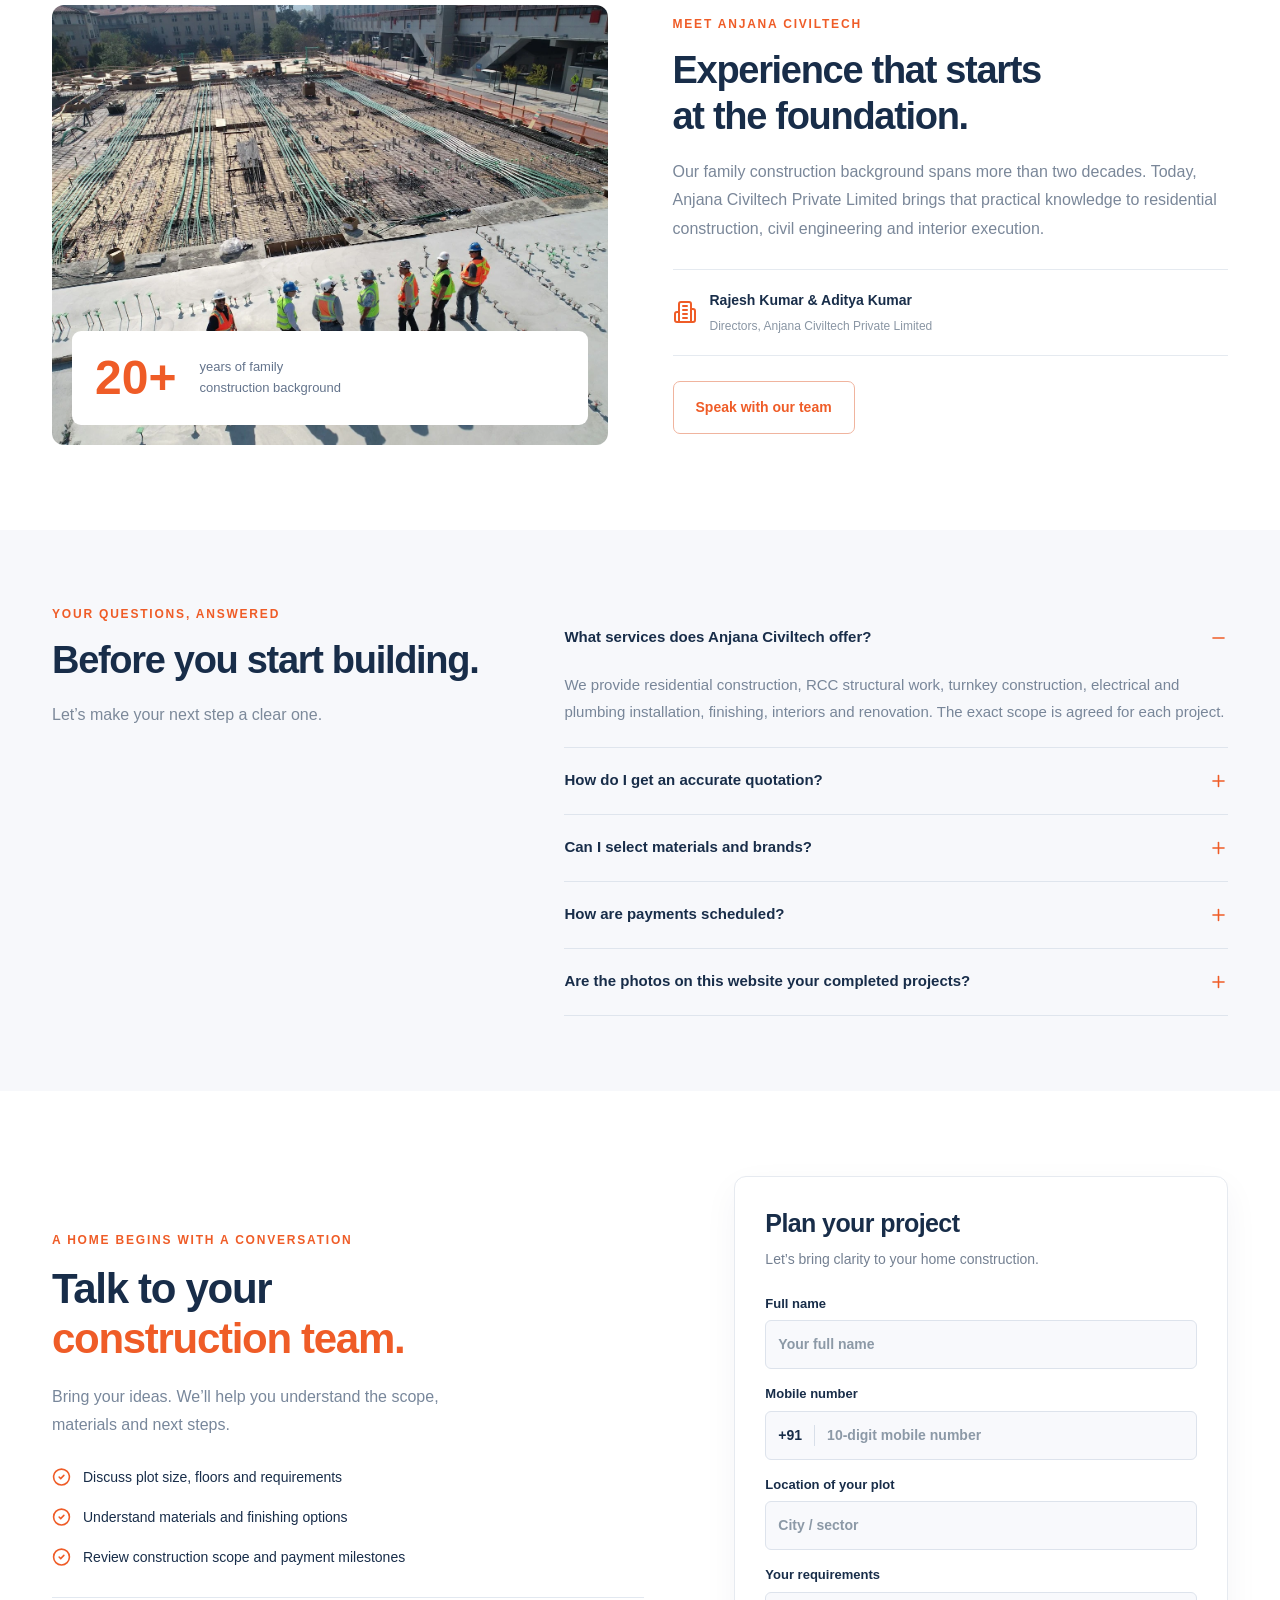
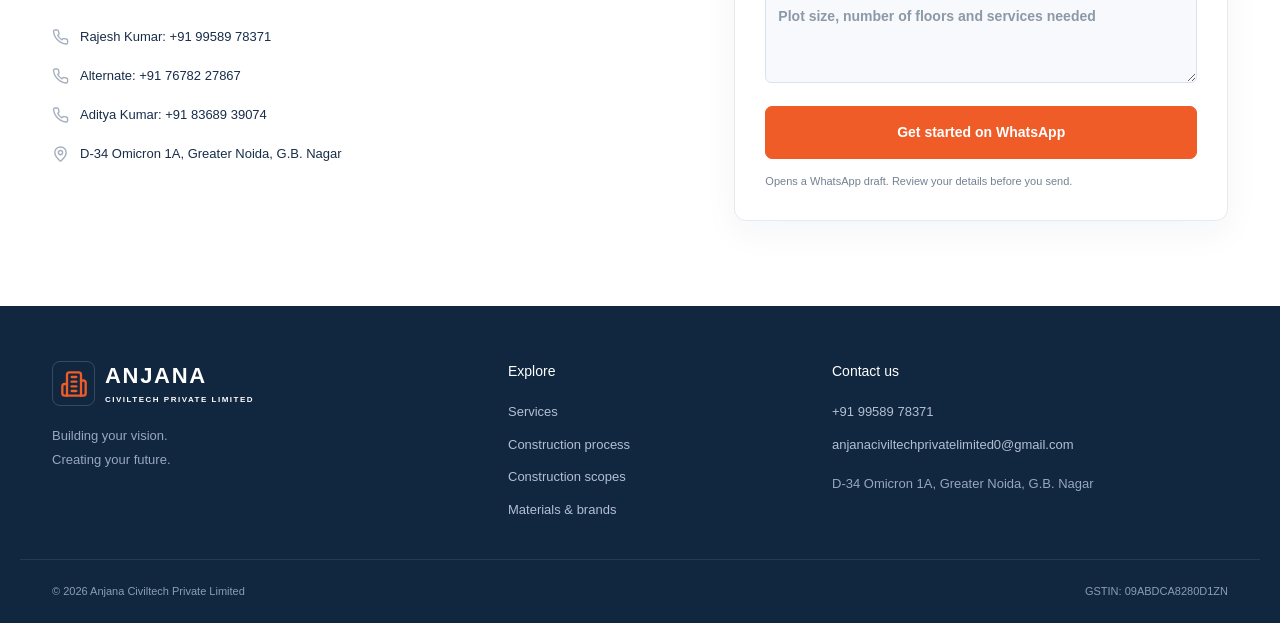
==== commit da2569b0: "Add files via upload" ====
--- a/index.html
+++ b/index.html
@@ -1,3 +1,3 @@
-<!doctype html><html lang="en-IN"><head><meta charset="UTF-8"/><meta name="viewport" content="width=device-width, initial-scale=1.0"/><meta name="description" content="Anjana Civiltech: residential construction, civil engineering and interiors in Greater Noida. Explore our services and request a consultation."/><title>Anjana Civiltech | Build a home. Build a future.</title><meta name="theme-color" content="#153f35"/>  <script type="module" crossorigin src="/assets/index-Di4tLprA.js"></script>
-  <link rel="stylesheet" crossorigin href="/assets/index-Bgp8Bojf.css">
+<!doctype html><html lang="en-IN"><head><meta charset="UTF-8"/><meta name="viewport" content="width=device-width, initial-scale=1.0"/><meta name="description" content="Anjana Civiltech: residential construction, civil engineering and interiors in Greater Noida. Explore our services and request a consultation."/><title>Anjana Civiltech | Build a home. Build a future.</title><meta name="theme-color" content="#153f35"/>  <script type="module" crossorigin src="./assets/index-CqKufA1H.js"></script>
+  <link rel="stylesheet" crossorigin href="./assets/index-CwtaCUrN.css">
 </head><body><div id="root"></div></body></html>
--- a/assets/index-CwtaCUrN.css
+++ b/assets/index-CwtaCUrN.css
@@ -0,0 +1 @@
+/*! tailwindcss v4.3.5 | MIT License | https://tailwindcss.com */@layer properties{@supports (((-webkit-hyphens:none)) and (not (margin-trim:block))) or ((-moz-orient:inline) and (not (color:rgb(from red r g b)))){*,:before,:after,::backdrop{--tw-rotate-x:initial;--tw-rotate-y:initial;--tw-rotate-z:initial;--tw-skew-x:initial;--tw-skew-y:initial;--tw-outline-style:solid;--tw-blur:initial;--tw-brightness:initial;--tw-contrast:initial;--tw-grayscale:initial;--tw-hue-rotate:initial;--tw-invert:initial;--tw-opacity:initial;--tw-saturate:initial;--tw-sepia:initial;--tw-drop-shadow:initial;--tw-drop-shadow-color:initial;--tw-drop-shadow-alpha:100%;--tw-drop-shadow-size:initial}}}@layer theme{:root,:host{--font-sans:-apple-system, BlinkMacSystemFont, "Segoe UI", Roboto, "Helvetica Neue", "Noto Sans", Arial, sans-serif, "Apple Color Emoji", "Segoe UI Emoji", "Segoe UI Symbol", "Noto Color Emoji";--font-mono:ui-monospace, SFMono-Regular, Menlo, Monaco, Consolas, "Liberation Mono", "Courier New", monospace;--spacing:.25rem;--default-transition-duration:.15s;--default-transition-timing-function:cubic-bezier(.4, 0, .2, 1);--default-font-family:var(--font-sans);--default-mono-font-family:var(--font-mono)}}@layer base{*,:after,:before,::backdrop{box-sizing:border-box;border:0 solid;margin:0;padding:0}::file-selector-button{box-sizing:border-box;border:0 solid;margin:0;padding:0}html,:host{-webkit-text-size-adjust:100%;-moz-tab-size:4;tab-size:4;line-height:1.5;font-family:var(--default-font-family,-apple-system, BlinkMacSystemFont, "Segoe UI", Roboto, "Helvetica Neue", "Noto Sans", Arial, sans-serif, "Apple Color Emoji", "Segoe UI Emoji", "Segoe UI Symbol", "Noto Color Emoji");font-feature-settings:var(--default-font-feature-settings,normal);font-variation-settings:var(--default-font-variation-settings,normal);-webkit-tap-highlight-color:transparent}hr{height:0;color:inherit;border-top-width:1px}abbr:where([title]){-webkit-text-decoration:underline dotted;text-decoration:underline dotted}h1,h2,h3,h4,h5,h6{font-size:inherit;font-weight:inherit}a{color:inherit;-webkit-text-decoration:inherit;text-decoration:inherit}b,strong{font-weight:bolder}code,kbd,samp,pre{font-family:var(--default-mono-font-family,ui-monospace, SFMono-Regular, Menlo, Monaco, Consolas, "Liberation Mono", "Courier New", monospace);font-feature-settings:var(--default-mono-font-feature-settings,normal);font-variation-settings:var(--default-mono-font-variation-settings,normal);font-size:1em}small{font-size:80%}sub,sup{vertical-align:baseline;font-size:75%;line-height:0;position:relative}sub{bottom:-.25em}sup{top:-.5em}table{text-indent:0;border-color:inherit;border-collapse:collapse}:-moz-focusring:where(:not(iframe)){outline:auto}progress{vertical-align:baseline}summary{display:list-item}ol,ul,menu{list-style:none}img,svg,video,canvas,audio,iframe,embed,object{vertical-align:middle;display:block}img,video{max-width:100%;height:auto}button,input,select,optgroup,textarea{font:inherit;font-feature-settings:inherit;font-variation-settings:inherit;letter-spacing:inherit;color:inherit;opacity:1;background-color:#0000;border-radius:0}::file-selector-button{font:inherit;font-feature-settings:inherit;font-variation-settings:inherit;letter-spacing:inherit;color:inherit;opacity:1;background-color:#0000;border-radius:0}:where(select:is([multiple],[size])) optgroup{font-weight:bolder}:where(select:is([multiple],[size])) optgroup option{padding-inline-start:20px}::file-selector-button{margin-inline-end:4px}::placeholder{opacity:1}@supports (not ((-webkit-appearance:-apple-pay-button))) or (contain-intrinsic-size:1px){::placeholder{color:currentColor}@supports (color:color-mix(in lab,red,red)){::placeholder{color:color-mix(in oklab,currentcolor 50%,transparent)}}}textarea{resize:vertical}::-webkit-search-decoration{-webkit-appearance:none}::-webkit-date-and-time-value{min-height:1lh;text-align:inherit}::-webkit-datetime-edit{display:inline-flex}::-webkit-datetime-edit-fields-wrapper{padding:0}::-webkit-datetime-edit{padding-block:0}::-webkit-datetime-edit-year-field{padding-block:0}::-webkit-datetime-edit-month-field{padding-block:0}::-webkit-datetime-edit-day-field{padding-block:0}::-webkit-datetime-edit-hour-field{padding-block:0}::-webkit-datetime-edit-minute-field{padding-block:0}::-webkit-datetime-edit-second-field{padding-block:0}::-webkit-datetime-edit-millisecond-field{padding-block:0}::-webkit-datetime-edit-meridiem-field{padding-block:0}::-webkit-calendar-picker-indicator{line-height:1}:-moz-ui-invalid{box-shadow:none}button,input:where([type=button],[type=reset],[type=submit]){-webkit-appearance:button;-moz-appearance:button;appearance:button}::file-selector-button{-webkit-appearance:button;-moz-appearance:button;appearance:button}::-webkit-inner-spin-button{height:auto}::-webkit-outer-spin-button{height:auto}[hidden]:where(:not([hidden=until-found])){display:none!important}}@layer components;@layer utilities{.visible{visibility:visible}.absolute{position:absolute}.fixed{position:fixed}.static{position:static}.block{display:block}.flex{display:flex}.grid{display:grid}.hidden{display:none}.inline{display:inline}.inline-block{display:inline-block}.table{display:table}.transform{transform:var(--tw-rotate-x, ) var(--tw-rotate-y, ) var(--tw-rotate-z, ) var(--tw-skew-x, ) var(--tw-skew-y, )}.resize{resize:both}.grid-cols-2{grid-template-columns:repeat(2,minmax(0,1fr))}.gap-4{gap:calc(var(--spacing) * 4)}.gap-5{gap:calc(var(--spacing) * 5)}.gap-6{gap:calc(var(--spacing) * 6)}.outline{outline-style:var(--tw-outline-style);outline-width:1px}.blur{--tw-blur:blur(8px);filter:var(--tw-blur, ) var(--tw-brightness, ) var(--tw-contrast, ) var(--tw-grayscale, ) var(--tw-hue-rotate, ) var(--tw-invert, ) var(--tw-saturate, ) var(--tw-sepia, ) var(--tw-drop-shadow, )}.filter{filter:var(--tw-blur, ) var(--tw-brightness, ) var(--tw-contrast, ) var(--tw-grayscale, ) var(--tw-hue-rotate, ) var(--tw-invert, ) var(--tw-saturate, ) var(--tw-sepia, ) var(--tw-drop-shadow, )}.filter\!{filter:var(--tw-blur, ) var(--tw-brightness, ) var(--tw-contrast, ) var(--tw-grayscale, ) var(--tw-hue-rotate, ) var(--tw-invert, ) var(--tw-saturate, ) var(--tw-sepia, ) var(--tw-drop-shadow, )!important}.transition{transition-property:color,background-color,border-color,outline-color,text-decoration-color,fill,stroke,--tw-gradient-from,--tw-gradient-via,--tw-gradient-to,opacity,box-shadow,transform,translate,scale,rotate,filter,-webkit-backdrop-filter,backdrop-filter,display,content-visibility,overlay,pointer-events;transition-timing-function:var(--tw-ease,var(--default-transition-timing-function));transition-duration:var(--tw-duration,var(--default-transition-duration))}@media(min-width:40rem){.sm\:grid-cols-2{grid-template-columns:repeat(2,minmax(0,1fr))}.sm\:grid-cols-3{grid-template-columns:repeat(3,minmax(0,1fr))}}@media(min-width:48rem){.md\:grid-cols-3{grid-template-columns:repeat(3,minmax(0,1fr))}.md\:grid-cols-4{grid-template-columns:repeat(4,minmax(0,1fr))}}}:root{color:#182d49;scroll-behavior:smooth;font-synthesis:none;--orange:#ef5c27;--navy:#152d4b;background:#fff;scroll-padding-top:100px;font-family:Arial,Helvetica,sans-serif}*{box-sizing:border-box}body{margin:0}a{color:inherit;text-decoration:none}button,input,select,textarea{font:inherit}button{cursor:pointer}button:disabled{opacity:.35;cursor:default}button,a,input,select,textarea{-webkit-tap-highlight-color:transparent}button:focus-visible,a:focus-visible,summary:focus-visible{outline-offset:4px;outline:3px solid #f48a5c}img{object-fit:cover;width:100%;height:100%;display:block}.wrap{max-width:1240px;margin:0 auto;padding-left:32px;padding-right:32px}.skip{z-index:200;background:#fff;padding:12px;position:fixed;top:-100px}.skip:focus{top:0}header{z-index:60;-webkit-backdrop-filter:blur(14px);backdrop-filter:blur(14px);background:#fffffff5;border-bottom:1px solid #e8edf2;position:sticky;top:0}.nav-row{justify-content:space-between;align-items:center;gap:25px;height:87px;display:flex}.brand{letter-spacing:1.7px;align-items:center;gap:10px;font-size:24px;font-weight:800;line-height:1.15;display:flex}.brand strong{letter-spacing:1.5px;margin-top:6px;font-size:8px;display:block}.brand-icon{width:43px;height:45px;color:var(--orange);border:1px solid #e1e6ec;border-radius:8px;place-items:center;display:grid}.brand-icon svg{width:28px;height:28px}nav{gap:24px;font-size:14px;display:flex}nav a{padding:9px 0;position:relative}nav a:after{content:"";background:var(--orange);height:2px;transition:right .25s;position:absolute;bottom:0;left:0;right:100%}nav a:hover:after,nav a.active:after{right:0}.nav-actions{align-items:center;gap:20px;display:flex}.nav-phone{align-items:center;gap:7px;font-size:13px;display:flex}.btn{background:var(--orange);color:#fff;border:1px solid var(--orange);border-radius:7px;justify-content:center;align-items:center;padding:15px 22px;font-size:14px;font-weight:700;transition:transform .2s,background .2s,box-shadow .2s;display:inline-flex}.btn:hover{background:#d94b1a;transform:translateY(-2px);box-shadow:0 7px 20px #ec5b2724}.btn.secondary{color:var(--orange);background:#fff;border-color:#f0b49e}.btn.secondary:hover{background:#fff3ed}.menu-toggle{display:none}.eyebrow{letter-spacing:1.8px;color:var(--orange);margin-bottom:15px;font-size:12px;font-weight:700;display:block}.eyebrow.light{color:#ffb894}.hero{background:linear-gradient(110deg,#fff4ed,#f6f8fc 75%);padding:48px 0}.hero-grid{grid-template-columns:1.5fr .85fr;align-items:center;gap:60px;display:grid}.hero h1{letter-spacing:-2.2px;margin:0 0 20px;font-size:53px;font-weight:750;line-height:1.1}.hero h1 span,.orange{color:var(--orange)}.hero-copy>p{color:#5b6878;max-width:540px;margin-bottom:23px;font-size:17px;line-height:1.7}.hero-chips{flex-wrap:wrap;gap:15px;margin-bottom:28px;display:flex}.hero-chips span{border-right:1px solid #e6d8d0;align-items:center;gap:7px;padding-right:14px;font-size:12px;display:flex}.hero-chips span:last-child{border:0}.hero-chips svg{width:19px;color:var(--orange)}.hero-image{border-radius:14px;height:290px;position:relative;overflow:hidden;box-shadow:0 10px 35px #182d4910}.hero-image img{animation:1.2s ease-out heroZoom}.hero-image-label{color:#fff;background:linear-gradient(#0000,#0a1e32cc);align-items:center;gap:12px;padding:25px 22px 18px;font-size:14px;display:flex;position:absolute;bottom:0;left:0;right:0}.hero-image-label small{color:#dce3ea;margin-top:5px;font-size:10px;display:block}.hero-form{position:relative}.form-ribbon{text-align:center;letter-spacing:1.3px;color:#fff;background:#173553;border-radius:12px 12px 0 0;padding:11px;font-size:10px;font-weight:700;display:block}.lead-form{background:#fff;border:1px solid #e6eaf0;border-radius:12px;padding:30px;box-shadow:0 12px 35px #1b304b0c}.hero-form .lead-form{border-radius:0 0 12px 12px}.lead-form h3{letter-spacing:-.6px;margin:0 0 9px;font-size:25px;font-weight:700}.lead-form>p{color:#748092;margin-bottom:23px;font-size:14px;line-height:1.6}label{margin-top:15px;font-size:13px;font-weight:600;display:block}input,select,textarea{color:#203952;background:#f8f9fc;border:1px solid #dde3ec;border-radius:6px;width:100%;margin-top:7px;padding:13px 12px;font-size:14px;display:block}input:focus,select:focus,textarea:focus{outline-offset:1px;outline:2px solid #f19c76}textarea{resize:vertical}select{-webkit-appearance:none;-moz-appearance:none;appearance:none;background-image:url("data:image/svg+xml,%3Csvg xmlns='http://www.w3.org/2000/svg' width='18' height='18'%3E%3Cpath d='m5 7 4 4 4-4' fill='none' stroke='%23364c63'/%3E%3C/svg%3E");background-position:right 10px center;background-repeat:no-repeat;padding-right:30px}.phone-input{background:#f8f9fc;border:1px solid #dde3ec;border-radius:6px;align-items:center;margin-top:7px;display:flex}.phone-input>span{border-right:1px solid #d8dfe9;padding:0 12px;font-size:14px}.phone-input input{background:0 0;border:0;min-width:0;margin:0}.lead-form .btn{width:100%;margin-top:23px}.lead-form .form-note{margin:13px 0 0;font-size:11px;line-height:1.7}.lead-form .form-success{color:#24724b;margin:14px 0 0;font-size:12px}.trust-bar{background:#f8f9fb;border-bottom:1px solid #edf0f4;padding:36px 0}.trust-bar .wrap>div{text-align:center}.trust-bar svg{color:var(--orange);width:27px;height:27px;margin:0 auto 12px}.trust-bar strong{letter-spacing:-.6px;font-size:21px;display:block}.trust-bar p{color:#788495;margin-top:7px;font-size:13px}.section{padding-top:85px;padding-bottom:85px}h2{letter-spacing:-1.3px;margin:0 0 18px;font-size:38px;font-weight:700;line-height:1.2}h3{letter-spacing:-.6px;font-size:22px;font-weight:700;line-height:1.3}p{line-height:1.8}.section-title{margin-bottom:35px}.section-title>p,.split-title p{color:#768294;font-size:16px}.service-card{border:1px solid #e5eaf0;border-radius:12px;transition:box-shadow .25s,transform .25s;overflow:hidden}.service-card:hover{transform:translateY(-5px);box-shadow:0 12px 32px #172e4c10}.image-box{height:230px;position:relative;overflow:hidden}.image-box img{transition:transform .7s}.service-card:hover img{transform:scale(1.05)}.round-icon{width:44px;height:44px;color:var(--orange);background:#fff;border-radius:50%;place-items:center;display:grid;position:absolute;bottom:15px;left:18px;box-shadow:0 3px 15px #0001}.card-body{padding:25px}.card-body h3{font-size:21px}.card-body p{color:#728092;min-height:82px;margin:15px 0 22px;font-size:15px}.location-band{background:#f4f6fa;border-block:1px solid #edf0f6}.location-band .wrap{align-items:center;gap:23px;padding-top:28px;padding-bottom:28px;display:flex}.location-band .wrap>svg{width:40px;height:40px;color:var(--orange);flex-shrink:0}.location-band h3{font-size:19px}.location-band p{color:#728092;margin-top:5px;font-size:14px}.text-button{color:var(--orange);text-underline-offset:5px;white-space:nowrap;font-size:14px;font-weight:700;text-decoration:underline}.location-band .text-button{margin-left:auto}.process-layout{grid-template-columns:.95fr 1.4fr;gap:35px;display:grid}.process-tabs{flex-direction:column;gap:11px;display:flex}.process-tabs button{text-align:left;color:#6c7b8c;background:#f8f9fb;border:1px solid #e6ebf1;border-radius:8px;align-items:center;gap:15px;padding:20px 22px;transition:background .2s,color .2s;display:flex}.process-tabs button[aria-selected=true]{color:var(--orange);background:#fff0e8;border-color:#f6b69d}.process-tabs svg{width:22px}.process-tabs span{font-size:15px;font-weight:600}.process-tabs small{color:#a2acb8;margin-left:auto;font-size:13px}.stage-panel{background:#f6f8fb;border:1px solid #e8edf3;border-radius:12px;padding:38px 40px;animation:.35s ease-out panelIn;position:relative;overflow:hidden}.stage-panel>svg{color:var(--orange);margin:0 0 23px}.stage-number{color:#e9edf4;font-size:125px;font-weight:800;line-height:1;position:absolute;top:10px;right:25px}.stage-panel h3{margin-bottom:16px;font-size:29px;position:relative}.stage-panel>p{color:#6e7c90;max-width:430px;font-size:17px}.stage-check{color:#6f7e91;align-items:center;gap:9px;margin:23px 0;font-size:13px;display:flex}.stage-check svg{color:#46956c;flex-shrink:0;width:17px}.stage-controls{color:#8a96a5;justify-content:flex-end;align-items:center;gap:14px;margin-top:20px;font-size:12px;display:flex}.stage-controls button,.carousel-controls button{color:#254463;background:#fff;border:1px solid #dce3ec;border-radius:50%;place-items:center;width:39px;height:39px;display:grid}.soft-section{background:#f7f8fb;padding:75px 0}.split-title{justify-content:space-between;align-items:end;gap:30px;margin-bottom:35px;display:flex}.split-title h2{margin-bottom:0}.carousel-controls{gap:10px;display:flex}.benefit-window{overflow:hidden}.benefit-track{transform:translate(calc(var(--slide) * -1 * (33.3333% + 7.33333px)));gap:22px;transition:transform .55s cubic-bezier(.22,.68,0,1);display:flex}.benefit-card{background:#fff;border:1px solid #e4eaf1;border-radius:12px;flex-direction:column;flex:0 0 calc(33.3333% - 14.6667px);min-height:330px;padding:29px;display:flex}.benefit-card>svg{color:var(--orange);margin-bottom:24px}.benefit-card h3{max-width:265px;font-size:23px}.benefit-card p{color:#788497;margin:16px 0 25px;font-size:15px}.benefit-card>button{color:var(--orange);justify-content:space-between;align-items:center;margin-top:auto;font-size:14px;font-weight:600;display:flex}.carousel-dots{justify-content:center;gap:9px;margin-top:25px;display:flex}.carousel-dots button{background:#ced6e1;border-radius:10px;width:8px;height:8px;transition:width .25s,background .25s}.carousel-dots button[aria-pressed=true]{background:var(--orange);width:25px}.package-card{border:1px solid #e0e6ef;border-radius:12px;flex-direction:column;padding:29px;display:flex;position:relative}.package-card.featured{border:2px solid var(--orange);background:#fffaf7}.package-card .eyebrow{letter-spacing:1.3px;margin-top:10px;font-size:10px}.package-card h3{font-size:25px}.package-card>p{color:#7b8798;min-height:55px;margin:13px 0 20px;font-size:15px}.package-badge{background:var(--orange);color:#fff;letter-spacing:.7px;border-radius:5px;padding:7px 13px;font-size:9px;font-weight:700;position:absolute;top:-13px;left:25px}.quote-label{color:#2a4465;border-block:1px solid #e6eaf0;margin-bottom:5px;padding:16px 0;font-size:14px;font-weight:700}.package-card details{border-bottom:1px solid #e8ebf0}.package-card summary{cursor:pointer;justify-content:space-between;align-items:center;gap:12px;padding:17px 0;font-size:14px;list-style:none;display:flex}.package-card summary svg{color:#ec743f;flex-shrink:0;transition:transform .2s}.package-card details[open] svg{transform:rotate(45deg)}.package-card details p{color:#788497;padding-bottom:18px;font-size:14px}.package-card .btn{margin-top:25px}.fine-print{color:#8b95a3;margin-top:22px;font-size:12px;line-height:1.8}.estimate-section{background:var(--navy);color:#fff;padding:75px 0}.estimate-grid{grid-template-columns:1fr 1fr;align-items:center;gap:85px;display:grid}.estimate-grid h2{font-size:43px}.estimate-grid>div>p{color:#bbc8d9;max-width:430px;margin-bottom:24px;font-size:16px}.text-button.light{color:#ffae88}.calculator{color:var(--navy);background:#fff;border-radius:12px;padding:30px;box-shadow:0 15px 35px #0001}.calc-heading{align-items:center;gap:12px;margin-bottom:20px;display:flex}.calc-heading>svg{color:var(--orange)}.calc-heading h3{font-size:20px}.calculator label{margin-top:10px}.estimate-result{background:#fff6f0;border:1px solid #f6c6b3;border-radius:8px;margin-top:22px;padding:20px}.estimate-result span{color:#9b725c;font-size:12px;display:block}.estimate-result strong{color:var(--orange);margin-top:9px;font-size:26px;line-height:1.3;display:block}.calculator>p{color:#7d8999;margin-top:13px;font-size:11px}.filter-tabs{flex-wrap:wrap;gap:7px;display:flex}.filter-tabs button{border:1px solid #e0e6ed;border-radius:6px;padding:10px 15px;font-size:13px;transition:all .2s}.filter-tabs button[aria-pressed=true]{background:var(--orange);color:#fff;border-color:var(--orange)}.gallery-grid{grid-template-columns:1fr 1fr;gap:22px;display:grid}.gallery-card{text-align:left;border-radius:12px;height:320px;animation:.4s panelIn;position:relative;overflow:hidden}.gallery-card:after{content:"";background:linear-gradient(#0000,#10243ee6);position:absolute;top:40%;right:0;bottom:0;left:0}.gallery-card img{transition:transform .6s}.gallery-card:hover img{transform:scale(1.05)}.gallery-caption{z-index:1;color:#fff;position:absolute;bottom:25px;left:24px}.gallery-caption small{text-transform:uppercase;letter-spacing:1.5px;color:#ffbf9e;font-size:11px}.gallery-caption strong{margin-top:8px;font-size:23px;font-weight:600;display:block}.expand-icon{color:#173553;background:#fffd;border-radius:50%;place-items:center;width:34px;height:34px;transition:transform .2s;display:grid;position:absolute;top:18px;right:18px}.gallery-card:hover .expand-icon{transform:scale(1.1)}.material-grid{grid-template-columns:repeat(6,1fr);gap:18px;display:grid}.material-grid>div{text-align:center;background:#fff;border:1px solid #e6ebf2;border-radius:9px;padding:25px 12px}.material-grid strong{letter-spacing:-.4px;font-size:18px;font-weight:700;display:block}.material-grid span{color:#8a96a4;margin-top:10px;font-size:11px;display:block}.more-materials{border-bottom:1px solid #e1e7ef;margin-top:23px}.more-materials summary{cursor:pointer;justify-content:space-between;padding:15px 0;font-size:14px;display:flex}.more-materials>div{color:#798698;padding:20px 0;font-size:14px}.about-grid{grid-template-columns:1fr 1fr;align-items:center;gap:65px;display:grid}.about-image{border-radius:12px;height:440px;position:relative;overflow:hidden}.about-image>div{background:#fff;border-radius:9px;align-items:center;gap:23px;padding:23px;display:flex;position:absolute;bottom:20px;left:20px;right:20px}.about-image strong{color:var(--orange);font-size:48px;font-weight:700;line-height:1}.about-image span{color:#64748c;font-size:13px;line-height:1.6}.about-grid>div>p{color:#7a8799;font-size:16px}.leadership{border-block:1px solid #e5eaf0;align-items:center;gap:13px;margin:25px 0;padding:20px 0;display:flex}.leadership>svg{color:var(--orange)}.leadership strong{font-size:14px;display:block}.leadership small{color:#8a96a4;margin-top:6px;font-size:12px;display:block}.faq-grid{grid-template-columns:.8fr 1.2fr;gap:70px;display:grid}.faq-grid>div>p{color:#7c899a;font-size:16px}.faq-item{border-bottom:1px solid #dfe5ed}.faq-item>button{text-align:left;justify-content:space-between;align-items:center;gap:20px;width:100%;padding:21px 0;font-size:15px;font-weight:600;display:flex}.faq-item>button svg{width:19px;color:var(--orange);flex-shrink:0}.faq-answer{grid-template-rows:0fr;transition:grid-template-rows .35s;display:grid}.faq-answer.expanded{grid-template-rows:1fr}.faq-answer>div{overflow:hidden}.faq-answer p{color:#788699;padding-bottom:22px;font-size:15px}.contact-grid{grid-template-columns:1.2fr 1fr;align-items:center;gap:90px;display:grid}.contact-grid h2{font-size:42px}.contact-grid>div>p{color:#78879b;max-width:400px;font-size:16px}.consult-list{margin:25px 0;padding:0;list-style:none}.consult-list li{align-items:center;gap:12px;margin:16px 0;font-size:14px;display:flex}.consult-list svg{color:var(--orange);flex-shrink:0;width:19px}.contact-links{border-top:1px solid #e2e8f0;margin-top:28px;padding-top:12px}.contact-links a{align-items:center;gap:11px;margin-top:15px;font-size:13px;display:flex}.contact-links svg{color:#a5afbd;flex-shrink:0;width:17px}footer{color:#dbe3ef;background:#11263f;padding-top:55px}.footer-grid{grid-template-columns:1.2fr .8fr 1.2fr;gap:60px;display:grid}footer .brand-icon{border-color:#ffffff2a}footer .brand{color:#fff;font-size:22px}footer p{color:#97a8bf;margin-top:18px;font-size:13px;line-height:1.8}footer h4{color:#fff;margin-bottom:20px;font-size:14px}footer .footer-grid>div>a:not(.brand){color:#b3c0d3;margin-top:13px;font-size:13px;display:block}.email{overflow-wrap:anywhere}.footer-bottom{color:#8b9db6;border-top:1px solid #ffffff16;justify-content:space-between;gap:20px;margin-top:40px;padding-top:23px;padding-bottom:23px;font-size:11px;display:flex}.whatsapp-float{z-index:50;color:#fff;background:#25a65b;border:3px solid #fff;border-radius:50%;place-items:center;width:52px;height:52px;display:grid;position:fixed;bottom:25px;right:24px;box-shadow:0 5px 22px #0002}.mobile-bottom{display:none}.modal-backdrop{-webkit-backdrop-filter:blur(5px);backdrop-filter:blur(5px);z-index:100;background:#091d36b3;justify-content:center;align-items:center;padding:24px;animation:.2s fadeIn;display:flex;position:fixed;top:0;right:0;bottom:0;left:0}.modal-panel{background:#fff;border-radius:14px;width:100%;max-width:850px;max-height:90vh;animation:.25s panelIn;position:relative;overflow:auto;box-shadow:0 25px 80px #0004}.modal-panel:has(.lead-form){max-width:450px}.modal-close{z-index:2;color:#354b64;background:#fff;border-radius:50%;place-items:center;width:33px;height:33px;display:grid;position:absolute;top:12px;right:12px;box-shadow:0 2px 9px #0002}.modal-close svg{width:19px}.modal-panel .lead-form{box-shadow:none;border:0;padding-top:40px}.benefit-detail{padding:55px 45px}.benefit-detail>svg{color:var(--orange);margin-bottom:22px}.benefit-detail p{color:#718199;max-width:660px;margin:20px 0 30px}.lightbox>img{object-fit:contain;background:#13253a;height:min(65vh,600px)}.lightbox>div{justify-content:space-between;align-items:center;gap:15px;padding:22px;display:flex}.lightbox p{text-align:center;font-size:16px;font-weight:600}.lightbox small{color:#93a0b1;font-size:11px;font-weight:400;display:block}.lightbox button{border:1px solid #e1e6ed;border-radius:50%;padding:7px}.reveal{opacity:1;transform:none}.reveal:not(.visible){opacity:0;transform:translateY(25px)}.reveal.visible{transition:opacity .7s,transform .7s cubic-bezier(.21,.68,.2,1)}@keyframes panelIn{0%{opacity:0;transform:translateY(12px)}to{opacity:1;transform:translateY(0)}}@keyframes fadeIn{0%{opacity:0}to{opacity:1}}@keyframes heroZoom{0%{transform:scale(1.06)}to{transform:scale(1)}}@media(min-width:769px){.benefit-track{padding-right:0}.benefit-window{-webkit-mask-image:linear-gradient(90deg,#000 96%,#0000);mask-image:linear-gradient(90deg,#000 96%,#0000)}}@media(max-width:1150px){.nav-phone{display:none}nav{gap:16px;font-size:13px}.hero-grid{gap:30px}.hero h1{font-size:46px}.material-grid{grid-template-columns:repeat(3,1fr)}.contact-grid{gap:50px}.estimate-grid{gap:45px}.benefit-track{transform:translate(calc(min(var(--slide),3)*-1*(33.3333% + 7.33333px)))}}@media(min-width:1151px){.benefit-track{transform:translate(calc(min(var(--slide),3)*-1*(33.3333% + 7.33333px)))}}@media(max-width:768px){.wrap{padding-left:22px;padding-right:22px}.nav-row{gap:15px;height:74px}.brand{font-size:21px}.brand strong{font-size:7px}.brand-icon{width:36px;height:39px}.nav-actions>.btn{display:none}.menu-toggle{display:block}.nav-row nav{background:#fff;padding:20px 25px;display:none;position:absolute;top:74px;left:0;right:0;box-shadow:0 12px 20px #142d4b12}.nav-row nav.open{flex-direction:column;gap:7px;display:flex}.hero{padding:34px 0}.hero-grid{grid-template-columns:1fr;gap:30px}.hero h1{letter-spacing:-1.7px;font-size:43px}.hero-copy>p{font-size:16px}.hero-chips{gap:10px}.hero-chips span{gap:5px;padding-right:8px;font-size:10px}.hero-chips svg{width:16px}.hero-image{height:260px}.hero-form{width:100%;max-width:480px;margin:auto}.lead-form{padding:25px}.trust-bar{padding:27px 0}.trust-bar strong{font-size:18px}.trust-bar p{font-size:11px}.section{padding-top:60px;padding-bottom:60px}h2{letter-spacing:-1px;font-size:31px}.section-title>p{font-size:15px}.image-box{height:240px}.card-body p{min-height:0}.location-band .wrap{flex-wrap:wrap;gap:14px}.location-band .wrap>div{flex:1}.location-band .text-button{margin:0 0 0 52px}.location-band p{font-size:12px}.location-band h3{font-size:17px}.process-layout{grid-template-columns:1fr;gap:18px}.process-tabs{grid-template-columns:repeat(5,1fr);gap:7px;display:grid}.process-tabs button{justify-content:center;padding:13px 5px}.process-tabs button span,.process-tabs button small{display:none}.process-tabs button svg{width:22px}.stage-panel{padding:30px 25px}.stage-panel h3{font-size:25px}.stage-panel>p{font-size:16px}.stage-number{font-size:105px}.soft-section{padding:60px 0}.split-title{flex-wrap:wrap;align-items:start;gap:20px}.carousel-controls{margin-top:0}.benefit-card{flex-basis:calc(50% - 11px);min-height:345px;padding:24px}.benefit-track{transform:translate(calc(min(var(--slide),4)*-1*(50% + 11px)))}.benefit-card h3{font-size:21px}.package-card{padding:25px}.package-card.featured{margin-top:10px}.package-card>p{min-height:0}.estimate-grid{grid-template-columns:1fr;gap:30px}.estimate-grid h2{font-size:36px}.estimate-section{padding:60px 0}.calculator{padding:25px}.gallery-grid{gap:16px}.gallery-card{height:260px}.gallery-caption{bottom:20px;left:18px}.gallery-caption strong{font-size:18px}.gallery-caption small{font-size:9px}.filter-tabs button{padding:9px 12px;font-size:12px}.material-grid{gap:10px}.material-grid>div{padding:20px 10px}.material-grid strong{font-size:16px}.material-grid span{font-size:10px}.about-grid{grid-template-columns:1fr;gap:30px}.about-image{height:350px}.faq-grid{grid-template-columns:1fr;gap:20px}.faq-item>button,.faq-answer p{font-size:14px}.contact-grid{grid-template-columns:1fr;gap:35px}.contact-grid h2{font-size:36px}.footer-grid{grid-template-columns:1fr 1fr;gap:30px}.footer-grid>div:first-child{grid-column:1/-1}.footer-bottom{flex-direction:column;gap:8px;padding-bottom:90px;font-size:10px}.mobile-bottom{z-index:55;box-shadow:0 -5px 20px #00008;background:#fff;border-top:1px solid #e0e5ed;align-items:center;gap:20px;padding:9px 15px;display:flex;position:fixed;bottom:0;left:0;right:0}.mobile-bottom>a{align-items:center;gap:8px;padding:10px;font-size:13px;display:flex}.mobile-bottom button{background:var(--orange);color:#fff;border-radius:6px;flex:1;padding:13px 8px;font-size:12px;font-weight:600}.whatsapp-float{width:46px;height:46px;bottom:82px;right:15px}.benefit-detail{padding:45px 27px}.modal-backdrop{padding:15px}}@media(max-width:480px){.benefit-card{flex-basis:100%;min-height:315px}.benefit-track{transform:translate(calc(var(--slide) * -1 * (100% + 22px)))}.gallery-grid{grid-template-columns:1fr}.gallery-card{height:290px}.hero h1{font-size:40px}.hero .eyebrow{font-size:10px}.hero-chips{gap:7px}.hero-chips span{font-size:9px}.material-grid{grid-template-columns:repeat(2,1fr)}}@media(prefers-reduced-motion:reduce){:root{scroll-behavior:auto}*,:before,:after{transition:none!important;animation:none!important}.reveal:not(.visible){opacity:1;transform:none}}@property --tw-rotate-x{syntax:"*";inherits:false}@property --tw-rotate-y{syntax:"*";inherits:false}@property --tw-rotate-z{syntax:"*";inherits:false}@property --tw-skew-x{syntax:"*";inherits:false}@property --tw-skew-y{syntax:"*";inherits:false}@property --tw-outline-style{syntax:"*";inherits:false;initial-value:solid}@property --tw-blur{syntax:"*";inherits:false}@property --tw-brightness{syntax:"*";inherits:false}@property --tw-contrast{syntax:"*";inherits:false}@property --tw-grayscale{syntax:"*";inherits:false}@property --tw-hue-rotate{syntax:"*";inherits:false}@property --tw-invert{syntax:"*";inherits:false}@property --tw-opacity{syntax:"*";inherits:false}@property --tw-saturate{syntax:"*";inherits:false}@property --tw-sepia{syntax:"*";inherits:false}@property --tw-drop-shadow{syntax:"*";inherits:false}@property --tw-drop-shadow-color{syntax:"*";inherits:false}@property --tw-drop-shadow-alpha{syntax:"<percentage>";inherits:false;initial-value:100%}@property --tw-drop-shadow-size{syntax:"*";inherits:false}
